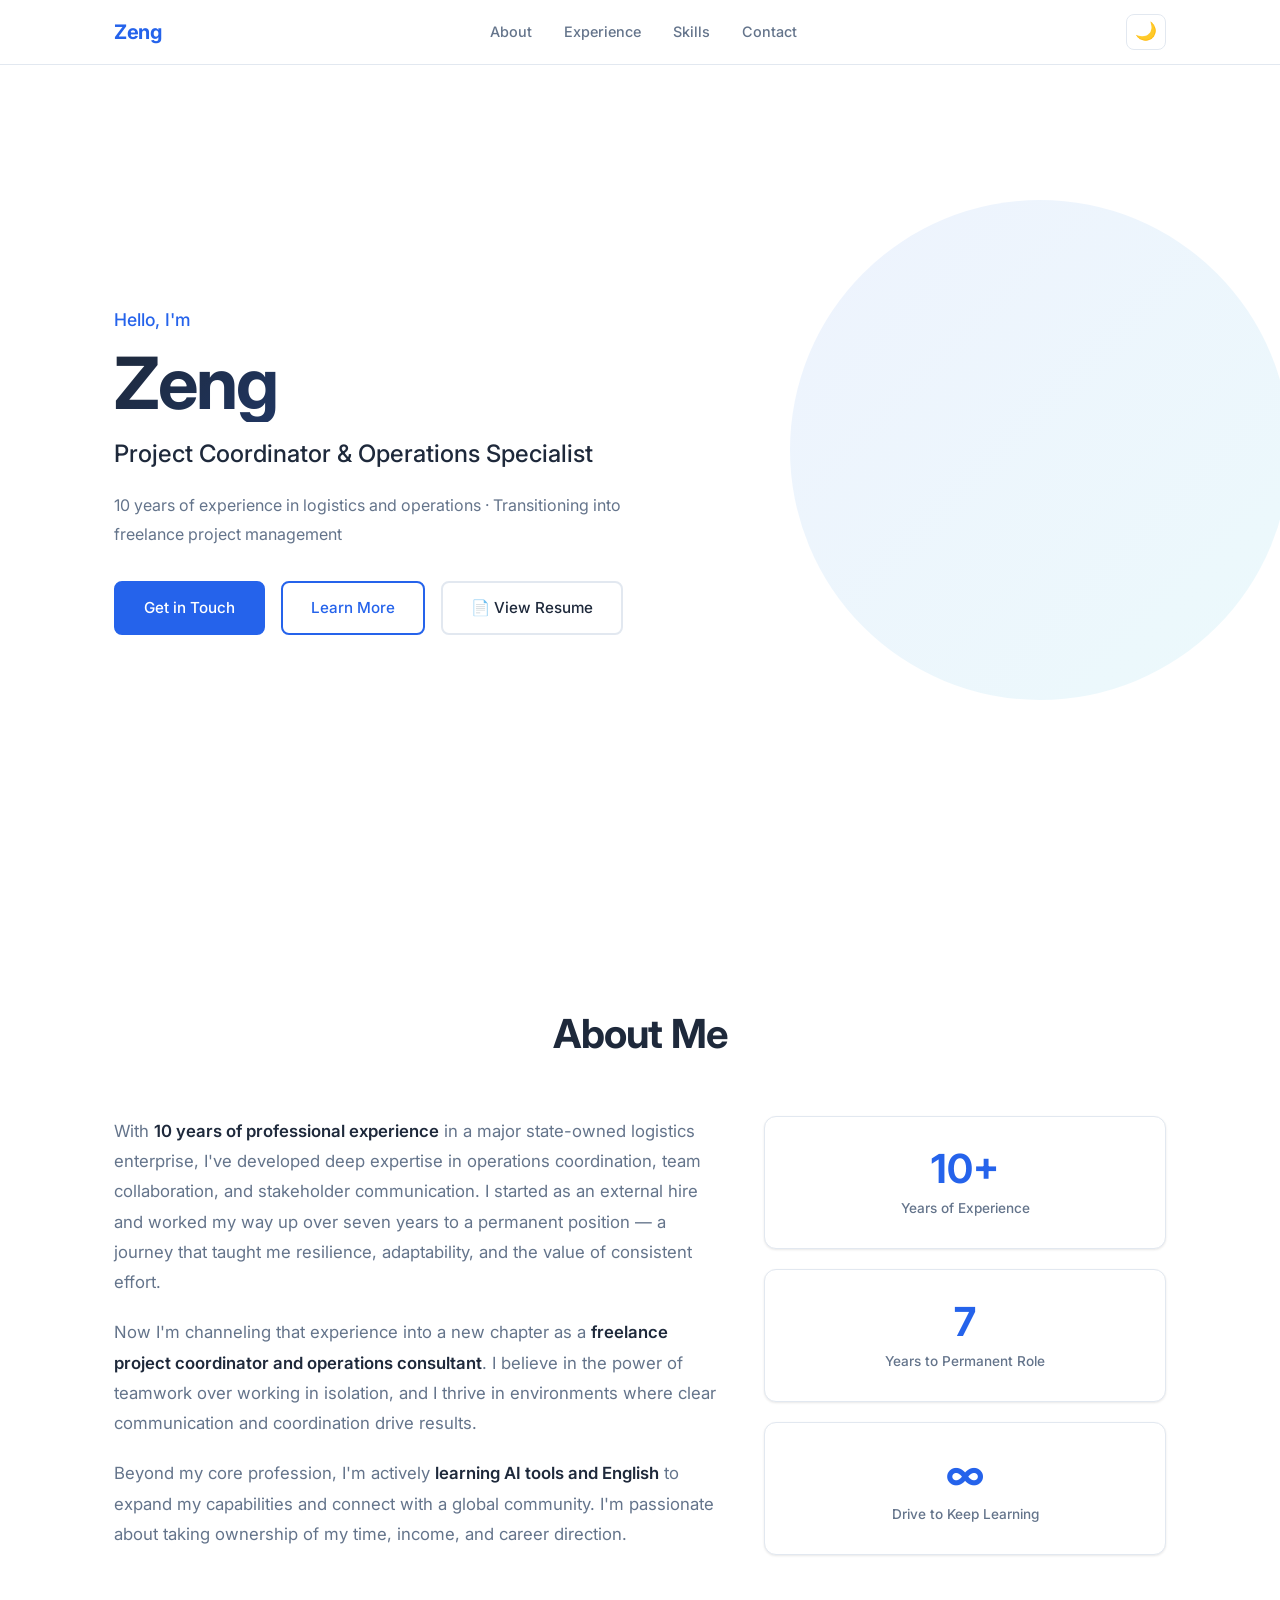
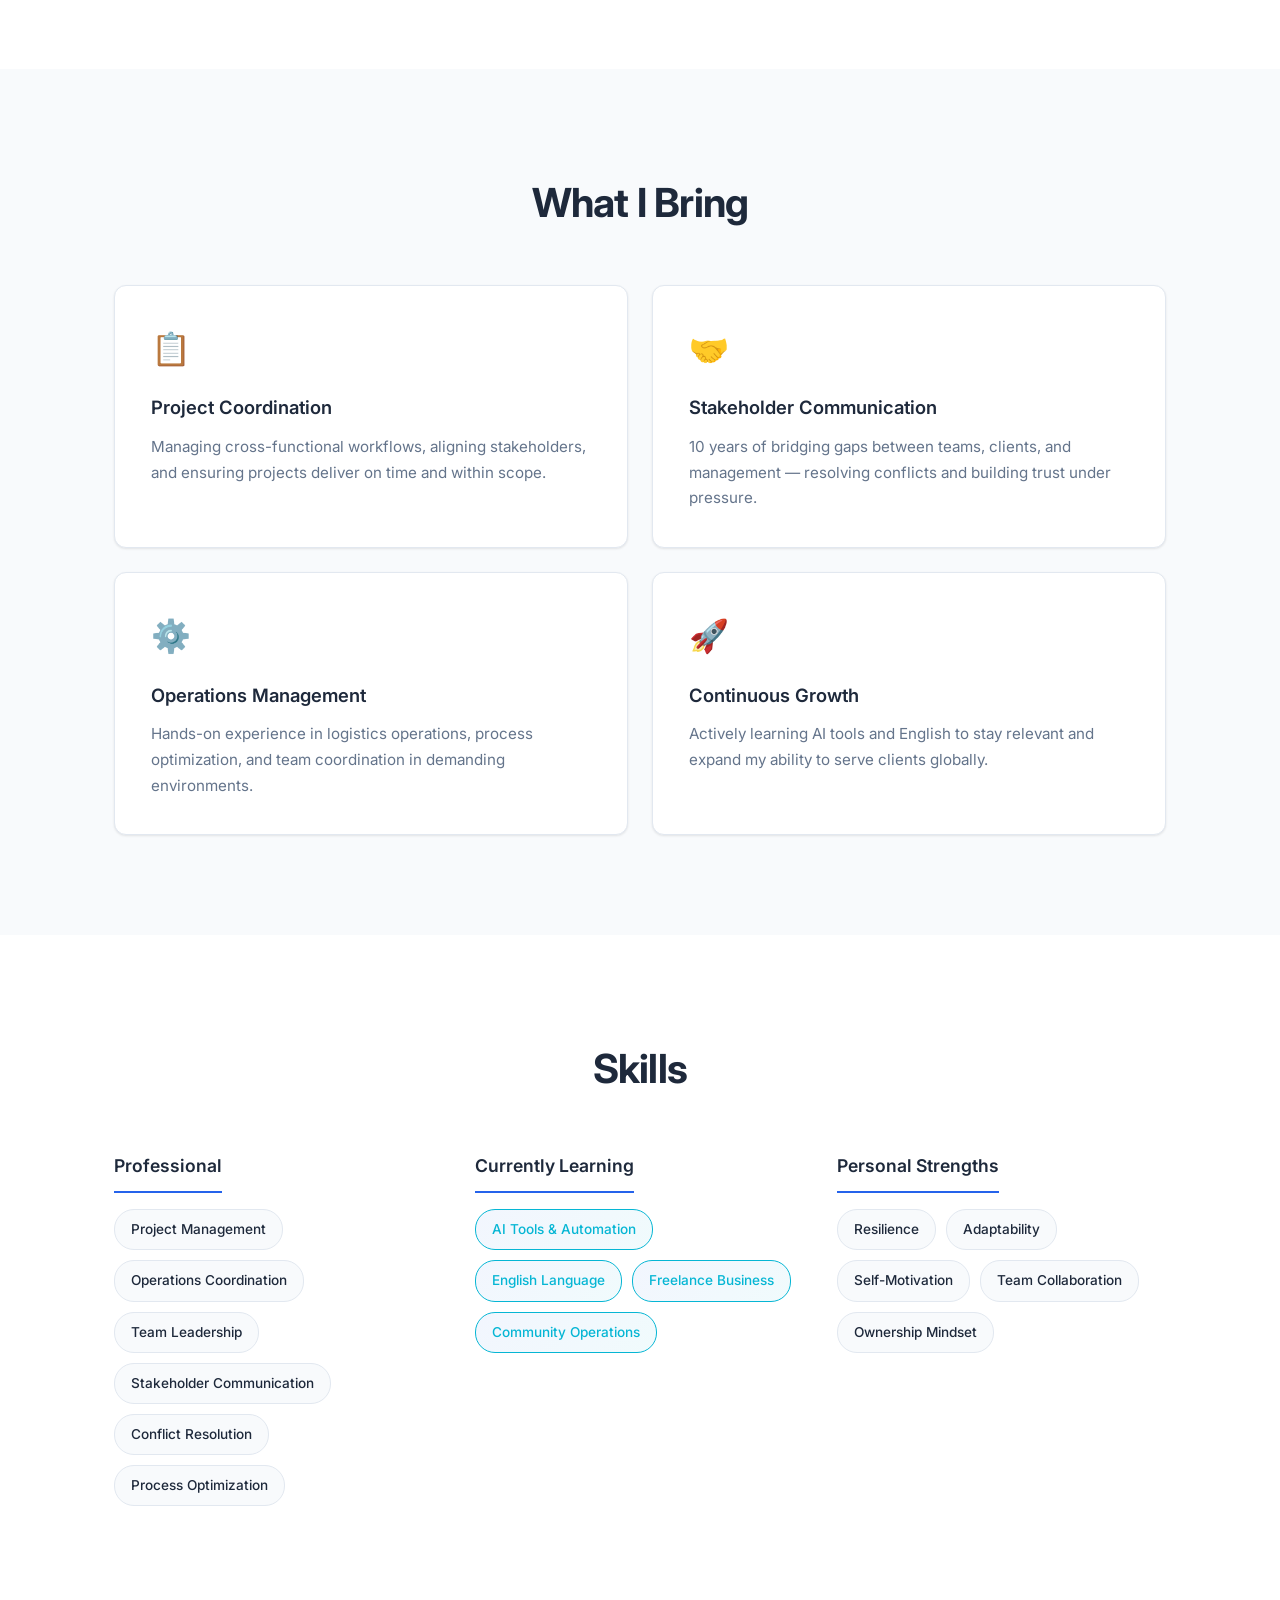
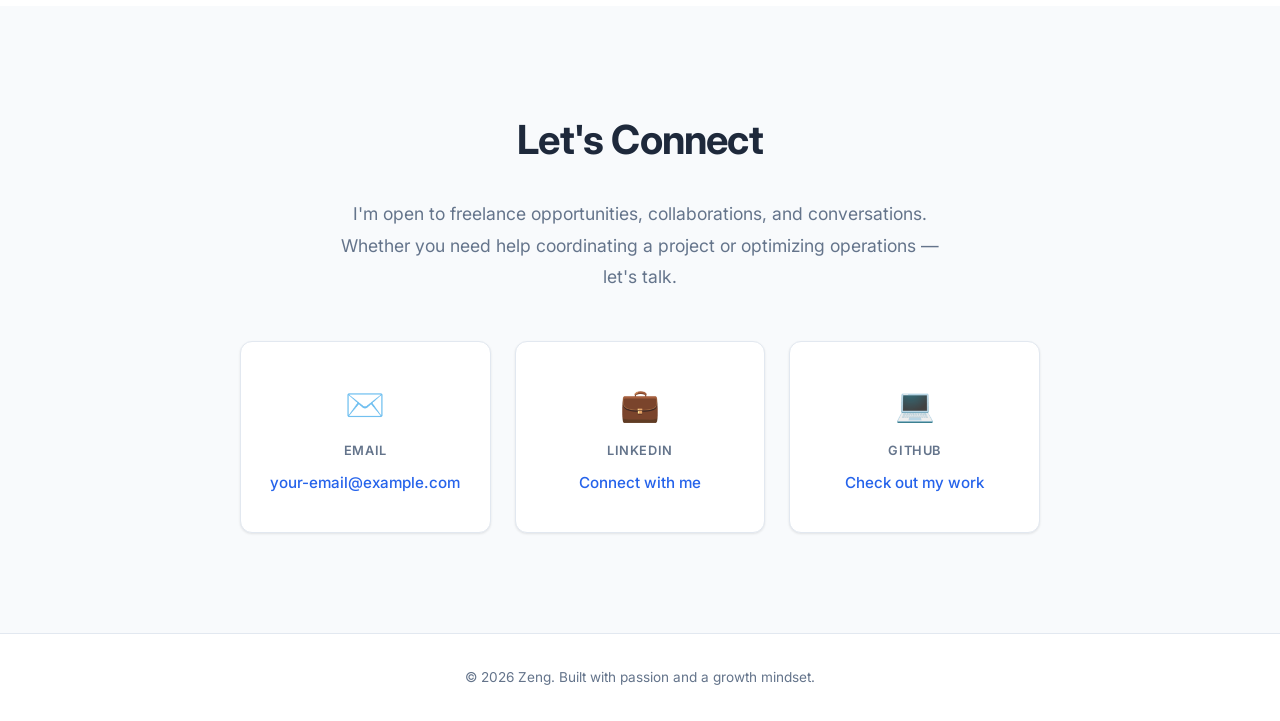
==== index.html @ bc08de6d "feat: initial personal website with dark mode and resume - Single-page responsive layout with hero, " ====
<!DOCTYPE html>
<html lang="en">
<head>
  <meta charset="UTF-8">
  <meta name="viewport" content="width=device-width, initial-scale=1.0">
  <title>Zeng — Project Coordinator & Operations Specialist</title>
  <link rel="stylesheet" href="style.css">
  <link rel="preconnect" href="https://fonts.googleapis.com">
  <link rel="preconnect" href="https://fonts.gstatic.com" crossorigin>
  <link href="https://fonts.googleapis.com/css2?family=Inter:wght@300;400;500;600;700&display=swap" rel="stylesheet">
</head>
<body>
  <!-- Navigation -->
  <nav class="navbar">
    <div class="nav-container">
      <a href="#" class="nav-logo">Zeng</a>
      <ul class="nav-links">
        <li><a href="#about">About</a></li>
        <li><a href="#experience">Experience</a></li>
        <li><a href="#skills">Skills</a></li>
        <li><a href="#contact">Contact</a></li>
      </ul>
      <div class="nav-right">
        <button class="theme-toggle" id="themeToggle" aria-label="Toggle dark mode">🌙</button>
        <button class="nav-toggle" aria-label="Toggle menu">
          <span></span><span></span><span></span>
        </button>
      </div>
    </div>
  </nav>

  <!-- Hero Section -->
  <header class="hero" id="home">
    <div class="hero-content">
      <p class="hero-greeting">Hello, I'm</p>
      <h1 class="hero-name">Zeng</h1>
      <p class="hero-title">Project Coordinator & Operations Specialist</p>
      <p class="hero-subtitle">10 years of experience in logistics and operations · Transitioning into freelance project management</p>
      <div class="hero-buttons">
        <a href="#contact" class="btn btn-primary">Get in Touch</a>
        <a href="#about" class="btn btn-outline">Learn More</a>
        <a href="resume.html" target="_blank" class="btn btn-resume">📄 View Resume</a>
      </div>
    </div>
    <div class="hero-visual">
      <div class="hero-shape"></div>
    </div>
  </header>

  <!-- About Section -->
  <section class="section" id="about">
    <div class="container">
      <h2 class="section-title">About Me</h2>
      <div class="about-grid">
        <div class="about-text">
          <p>
            With <strong>10 years of professional experience</strong> in a major state-owned logistics enterprise,
            I've developed deep expertise in operations coordination, team collaboration, and stakeholder communication.
            I started as an external hire and worked my way up over seven years to a permanent position — a journey that
            taught me resilience, adaptability, and the value of consistent effort.
          </p>
          <p>
            Now I'm channeling that experience into a new chapter as a <strong>freelance project coordinator and operations consultant</strong>.
            I believe in the power of teamwork over working in isolation, and I thrive in environments where clear communication
            and coordination drive results.
          </p>
          <p>
            Beyond my core profession, I'm actively <strong>learning AI tools and English</strong> to expand my capabilities
            and connect with a global community. I'm passionate about taking ownership of my time, income, and career direction.
          </p>
        </div>
        <div class="about-highlights">
          <div class="highlight-card">
            <span class="highlight-number">10+</span>
            <span class="highlight-label">Years of Experience</span>
          </div>
          <div class="highlight-card">
            <span class="highlight-number">7</span>
            <span class="highlight-label">Years to Permanent Role</span>
          </div>
          <div class="highlight-card">
            <span class="highlight-number">∞</span>
            <span class="highlight-label">Drive to Keep Learning</span>
          </div>
        </div>
      </div>
    </div>
  </section>

  <!-- Experience Section -->
  <section class="section section-alt" id="experience">
    <div class="container">
      <h2 class="section-title">What I Bring</h2>
      <div class="experience-grid">
        <div class="exp-card">
          <div class="exp-icon">📋</div>
          <h3>Project Coordination</h3>
          <p>Managing cross-functional workflows, aligning stakeholders, and ensuring projects deliver on time and within scope.</p>
        </div>
        <div class="exp-card">
          <div class="exp-icon">🤝</div>
          <h3>Stakeholder Communication</h3>
          <p>10 years of bridging gaps between teams, clients, and management — resolving conflicts and building trust under pressure.</p>
        </div>
        <div class="exp-card">
          <div class="exp-icon">⚙️</div>
          <h3>Operations Management</h3>
          <p>Hands-on experience in logistics operations, process optimization, and team coordination in demanding environments.</p>
        </div>
        <div class="exp-card">
          <div class="exp-icon">🚀</div>
          <h3>Continuous Growth</h3>
          <p>Actively learning AI tools and English to stay relevant and expand my ability to serve clients globally.</p>
        </div>
      </div>
    </div>
  </section>

  <!-- Skills Section -->
  <section class="section" id="skills">
    <div class="container">
      <h2 class="section-title">Skills</h2>
      <div class="skills-grid">
        <div class="skill-category">
          <h3>Professional</h3>
          <div class="skill-tags">
            <span class="tag">Project Management</span>
            <span class="tag">Operations Coordination</span>
            <span class="tag">Team Leadership</span>
            <span class="tag">Stakeholder Communication</span>
            <span class="tag">Conflict Resolution</span>
            <span class="tag">Process Optimization</span>
          </div>
        </div>
        <div class="skill-category">
          <h3>Currently Learning</h3>
          <div class="skill-tags">
            <span class="tag tag-learning">AI Tools & Automation</span>
            <span class="tag tag-learning">English Language</span>
            <span class="tag tag-learning">Freelance Business</span>
            <span class="tag tag-learning">Community Operations</span>
          </div>
        </div>
        <div class="skill-category">
          <h3>Personal Strengths</h3>
          <div class="skill-tags">
            <span class="tag">Resilience</span>
            <span class="tag">Adaptability</span>
            <span class="tag">Self-Motivation</span>
            <span class="tag">Team Collaboration</span>
            <span class="tag">Ownership Mindset</span>
          </div>
        </div>
      </div>
    </div>
  </section>

  <!-- Contact Section -->
  <section class="section section-alt" id="contact">
    <div class="container">
      <h2 class="section-title">Let's Connect</h2>
      <p class="contact-intro">
        I'm open to freelance opportunities, collaborations, and conversations.
        Whether you need help coordinating a project or optimizing operations — let's talk.
      </p>
      <div class="contact-grid">
        <a href="mailto:your-email@example.com" class="contact-card">
          <span class="contact-icon">✉️</span>
          <span class="contact-label">Email</span>
          <span class="contact-value">your-email@example.com</span>
        </a>
        <a href="https://linkedin.com/in/your-profile" target="_blank" class="contact-card">
          <span class="contact-icon">💼</span>
          <span class="contact-label">LinkedIn</span>
          <span class="contact-value">Connect with me</span>
        </a>
        <a href="https://github.com/your-username" target="_blank" class="contact-card">
          <span class="contact-icon">💻</span>
          <span class="contact-label">GitHub</span>
          <span class="contact-value">Check out my work</span>
        </a>
      </div>
    </div>
  </section>

  <!-- Footer -->
  <footer class="footer">
    <div class="container">
      <p>&copy; 2026 Zeng. Built with passion and a growth mindset.</p>
    </div>
  </footer>

  <script src="script.js"></script>
</body>
</html>
---- style.css ----
/* ===== Reset & Base ===== */
*, *::before, *::after {
  margin: 0;
  padding: 0;
  box-sizing: border-box;
}

:root {
  --primary: #2563eb;
  --primary-dark: #1d4ed8;
  --accent: #06b6d4;
  --bg: #ffffff;
  --bg-alt: #f8fafc;
  --text: #1e293b;
  --text-light: #64748b;
  --border: #e2e8f0;
  --shadow: 0 1px 3px rgba(0,0,0,0.06), 0 1px 2px rgba(0,0,0,0.04);
  --shadow-lg: 0 10px 25px rgba(0,0,0,0.08);
  --radius: 12px;
  --transition: 0.3s ease;
}

[data-theme="dark"] {
  --primary: #60a5fa;
  --primary-dark: #3b82f6;
  --accent: #22d3ee;
  --bg: #0f172a;
  --bg-alt: #1e293b;
  --text: #f1f5f9;
  --text-light: #94a3b8;
  --border: #334155;
  --shadow: 0 1px 3px rgba(0,0,0,0.2), 0 1px 2px rgba(0,0,0,0.15);
  --shadow-lg: 0 10px 25px rgba(0,0,0,0.3);
}

html {
  scroll-behavior: smooth;
  scroll-padding-top: 80px;
}

body {
  font-family: 'Inter', -apple-system, BlinkMacSystemFont, sans-serif;
  color: var(--text);
  background: var(--bg);
  line-height: 1.7;
  font-size: 16px;
}

a {
  color: inherit;
  text-decoration: none;
}

.container {
  max-width: 1100px;
  margin: 0 auto;
  padding: 0 24px;
}

/* ===== Navigation ===== */
.navbar {
  position: fixed;
  top: 0;
  left: 0;
  right: 0;
  z-index: 1000;
  background: rgba(255, 255, 255, 0.85);
  backdrop-filter: blur(12px);
  border-bottom: 1px solid var(--border);
  transition: var(--transition);
}

[data-theme="dark"] .navbar {
  background: rgba(15, 23, 42, 0.85);
}

[data-theme="dark"] .nav-links {
  background: rgba(15, 23, 42, 0.97);
}

.nav-container {
  max-width: 1100px;
  margin: 0 auto;
  padding: 0 24px;
  display: flex;
  align-items: center;
  justify-content: space-between;
  height: 64px;
}

.nav-logo {
  font-size: 1.25rem;
  font-weight: 700;
  color: var(--primary);
  letter-spacing: -0.02em;
}

.nav-links {
  display: flex;
  list-style: none;
  gap: 32px;
}

.nav-links a {
  font-size: 0.9rem;
  font-weight: 500;
  color: var(--text-light);
  transition: color var(--transition);
  position: relative;
}

.nav-links a::after {
  content: '';
  position: absolute;
  bottom: -4px;
  left: 0;
  width: 0;
  height: 2px;
  background: var(--primary);
  transition: width var(--transition);
}

.nav-links a:hover {
  color: var(--primary);
}

.nav-links a:hover::after {
  width: 100%;
}

/* ===== Theme Toggle ===== */
.theme-toggle {
  background: none;
  border: 1px solid var(--border);
  border-radius: 8px;
  padding: 8px;
  cursor: pointer;
  font-size: 1.1rem;
  line-height: 1;
  transition: all var(--transition);
  color: var(--text);
}

.theme-toggle:hover {
  border-color: var(--primary);
  color: var(--primary);
}

.nav-right {
  display: flex;
  align-items: center;
  gap: 16px;
}

.nav-toggle {
  display: none;
  flex-direction: column;
  gap: 5px;
  background: none;
  border: none;
  cursor: pointer;
  padding: 4px;
}

.nav-toggle span {
  display: block;
  width: 24px;
  height: 2px;
  background: var(--text);
  border-radius: 2px;
  transition: var(--transition);
}

/* ===== Hero ===== */
.hero {
  min-height: 100vh;
  display: flex;
  align-items: center;
  padding: 120px 24px 80px;
  max-width: 1100px;
  margin: 0 auto;
  position: relative;
}

.hero-content {
  flex: 1;
  z-index: 1;
}

.hero-greeting {
  font-size: 1.1rem;
  color: var(--primary);
  font-weight: 500;
  margin-bottom: 8px;
}

.hero-name {
  font-size: clamp(2.5rem, 6vw, 4.5rem);
  font-weight: 700;
  letter-spacing: -0.03em;
  line-height: 1.1;
  margin-bottom: 12px;
  background: linear-gradient(135deg, var(--text) 0%, var(--primary) 100%);
  -webkit-background-clip: text;
  -webkit-text-fill-color: transparent;
  background-clip: text;
}

[data-theme="dark"] .hero-name {
  background: linear-gradient(135deg, #f1f5f9 0%, var(--primary) 100%);
  -webkit-background-clip: text;
  background-clip: text;
}

.hero-title {
  font-size: clamp(1.1rem, 2.5vw, 1.5rem);
  font-weight: 500;
  color: var(--text);
  margin-bottom: 16px;
}

.hero-subtitle {
  font-size: 1rem;
  color: var(--text-light);
  max-width: 520px;
  margin-bottom: 32px;
  line-height: 1.8;
}

.hero-buttons {
  display: flex;
  gap: 16px;
  flex-wrap: wrap;
}

.btn {
  display: inline-flex;
  align-items: center;
  padding: 12px 28px;
  border-radius: 8px;
  font-size: 0.95rem;
  font-weight: 500;
  transition: all var(--transition);
  cursor: pointer;
  border: 2px solid transparent;
}

.btn-primary {
  background: var(--primary);
  color: #fff;
  border-color: var(--primary);
}

.btn-primary:hover {
  background: var(--primary-dark);
  border-color: var(--primary-dark);
  transform: translateY(-2px);
  box-shadow: 0 8px 20px rgba(37, 99, 235, 0.3);
}

.btn-outline {
  background: transparent;
  color: var(--primary);
  border-color: var(--primary);
}

.btn-outline:hover {
  background: var(--primary);
  color: #fff;
  transform: translateY(-2px);
}

.btn-resume {
  background: transparent;
  color: var(--text);
  border-color: var(--border);
}

.btn-resume:hover {
  border-color: var(--accent);
  color: var(--accent);
  transform: translateY(-2px);
}

.hero-visual {
  position: absolute;
  right: -100px;
  top: 50%;
  transform: translateY(-50%);
  width: 500px;
  height: 500px;
  pointer-events: none;
}

.hero-shape {
  width: 100%;
  height: 100%;
  background: linear-gradient(135deg, rgba(37, 99, 235, 0.08) 0%, rgba(6, 182, 212, 0.08) 100%);
  border-radius: 50%;
  animation: float 6s ease-in-out infinite;
}

@keyframes float {
  0%, 100% { transform: translateY(0) scale(1); }
  50% { transform: translateY(-20px) scale(1.03); }
}

/* ===== Sections ===== */
.section {
  padding: 100px 0;
}

.section-alt {
  background: var(--bg-alt);
}

.section-title {
  font-size: clamp(1.8rem, 4vw, 2.5rem);
  font-weight: 700;
  letter-spacing: -0.02em;
  margin-bottom: 48px;
  text-align: center;
  color: var(--text);
}

/* ===== About ===== */
.about-grid {
  display: grid;
  grid-template-columns: 1.2fr 0.8fr;
  gap: 48px;
  align-items: start;
}

.about-text p {
  margin-bottom: 20px;
  color: var(--text-light);
  font-size: 1.05rem;
  line-height: 1.8;
}

.about-text strong {
  color: var(--text);
  font-weight: 600;
}

.about-highlights {
  display: flex;
  flex-direction: column;
  gap: 20px;
}

.highlight-card {
  background: var(--bg);
  border: 1px solid var(--border);
  border-radius: var(--radius);
  padding: 28px;
  text-align: center;
  transition: all var(--transition);
  box-shadow: var(--shadow);
}

.highlight-card:hover {
  transform: translateY(-4px);
  box-shadow: var(--shadow-lg);
  border-color: var(--primary);
}

.highlight-number {
  display: block;
  font-size: 2.5rem;
  font-weight: 700;
  color: var(--primary);
  line-height: 1.2;
}

.highlight-label {
  display: block;
  font-size: 0.85rem;
  color: var(--text-light);
  margin-top: 4px;
  font-weight: 500;
}

/* ===== Experience ===== */
.experience-grid {
  display: grid;
  grid-template-columns: repeat(2, 1fr);
  gap: 24px;
}

.exp-card {
  background: var(--bg);
  border: 1px solid var(--border);
  border-radius: var(--radius);
  padding: 36px;
  transition: all var(--transition);
  box-shadow: var(--shadow);
}

.exp-card:hover {
  transform: translateY(-4px);
  box-shadow: var(--shadow-lg);
  border-color: var(--accent);
}

.exp-icon {
  font-size: 2rem;
  margin-bottom: 16px;
}

.exp-card h3 {
  font-size: 1.15rem;
  font-weight: 600;
  margin-bottom: 10px;
  color: var(--text);
}

.exp-card p {
  color: var(--text-light);
  font-size: 0.95rem;
  line-height: 1.7;
}

/* ===== Skills ===== */
.skills-grid {
  display: grid;
  grid-template-columns: repeat(3, 1fr);
  gap: 32px;
}

.skill-category h3 {
  font-size: 1.1rem;
  font-weight: 600;
  margin-bottom: 16px;
  color: var(--text);
  padding-bottom: 10px;
  border-bottom: 2px solid var(--primary);
  display: inline-block;
}

.skill-tags {
  display: flex;
  flex-wrap: wrap;
  gap: 10px;
}

.tag {
  display: inline-block;
  padding: 8px 16px;
  background: var(--bg-alt);
  border: 1px solid var(--border);
  border-radius: 20px;
  font-size: 0.85rem;
  font-weight: 500;
  color: var(--text);
  transition: all var(--transition);
}

.tag:hover {
  border-color: var(--primary);
  color: var(--primary);
  transform: translateY(-2px);
}

.tag-learning {
  background: linear-gradient(135deg, rgba(37, 99, 235, 0.06) 0%, rgba(6, 182, 212, 0.06) 100%);
  border-color: var(--accent);
  color: var(--accent);
}

.tag-learning:hover {
  background: var(--accent);
  color: #fff;
}

/* ===== Contact ===== */
.contact-intro {
  text-align: center;
  color: var(--text-light);
  font-size: 1.1rem;
  max-width: 600px;
  margin: -24px auto 48px;
  line-height: 1.8;
}

.contact-grid {
  display: grid;
  grid-template-columns: repeat(3, 1fr);
  gap: 24px;
  max-width: 800px;
  margin: 0 auto;
}

.contact-card {
  display: flex;
  flex-direction: column;
  align-items: center;
  gap: 8px;
  padding: 36px 24px;
  background: var(--bg);
  border: 1px solid var(--border);
  border-radius: var(--radius);
  transition: all var(--transition);
  box-shadow: var(--shadow);
  text-align: center;
}

.contact-card:hover {
  transform: translateY(-4px);
  box-shadow: var(--shadow-lg);
  border-color: var(--primary);
}

.contact-icon {
  font-size: 2rem;
}

.contact-label {
  font-size: 0.8rem;
  font-weight: 600;
  text-transform: uppercase;
  letter-spacing: 0.05em;
  color: var(--text-light);
}

.contact-value {
  font-size: 0.95rem;
  font-weight: 500;
  color: var(--primary);
}

/* ===== Footer ===== */
.footer {
  text-align: center;
  padding: 32px 24px;
  border-top: 1px solid var(--border);
  color: var(--text-light);
  font-size: 0.85rem;
}

/* ===== Animations ===== */
.fade-in {
  opacity: 0;
  transform: translateY(24px);
  transition: opacity 0.6s ease, transform 0.6s ease;
}

.fade-in.visible {
  opacity: 1;
  transform: translateY(0);
}

/* ===== Responsive ===== */
@media (max-width: 900px) {
  .about-grid {
    grid-template-columns: 1fr;
  }

  .about-highlights {
    flex-direction: row;
    justify-content: center;
  }

  .highlight-card {
    flex: 1;
  }

  .experience-grid {
    grid-template-columns: 1fr;
  }

  .skills-grid {
    grid-template-columns: 1fr;
  }

  .contact-grid {
    grid-template-columns: 1fr;
    max-width: 400px;
  }

  .hero-visual {
    display: none;
  }
}

@media (max-width: 640px) {
  .nav-links {
    display: none;
    position: absolute;
    top: 64px;
    left: 0;
    right: 0;
    background: rgba(255, 255, 255, 0.97);
    backdrop-filter: blur(12px);
    flex-direction: column;
    align-items: center;
    padding: 24px 0;
    gap: 20px;
    border-bottom: 1px solid var(--border);
  }

  .nav-links.active {
    display: flex;
  }

  .nav-toggle {
    display: flex;
  }

  .nav-toggle.active span:nth-child(1) {
    transform: rotate(45deg) translate(5px, 5px);
  }

  .nav-toggle.active span:nth-child(2) {
    opacity: 0;
  }

  .nav-toggle.active span:nth-child(3) {
    transform: rotate(-45deg) translate(5px, -5px);
  }

  .hero {
    padding: 100px 24px 60px;
    min-height: auto;
  }

  .section {
    padding: 60px 0;
  }

  .about-highlights {
    flex-direction: column;
  }

  .highlight-card {
    padding: 20px;
  }

  .highlight-number {
    font-size: 2rem;
  }
}
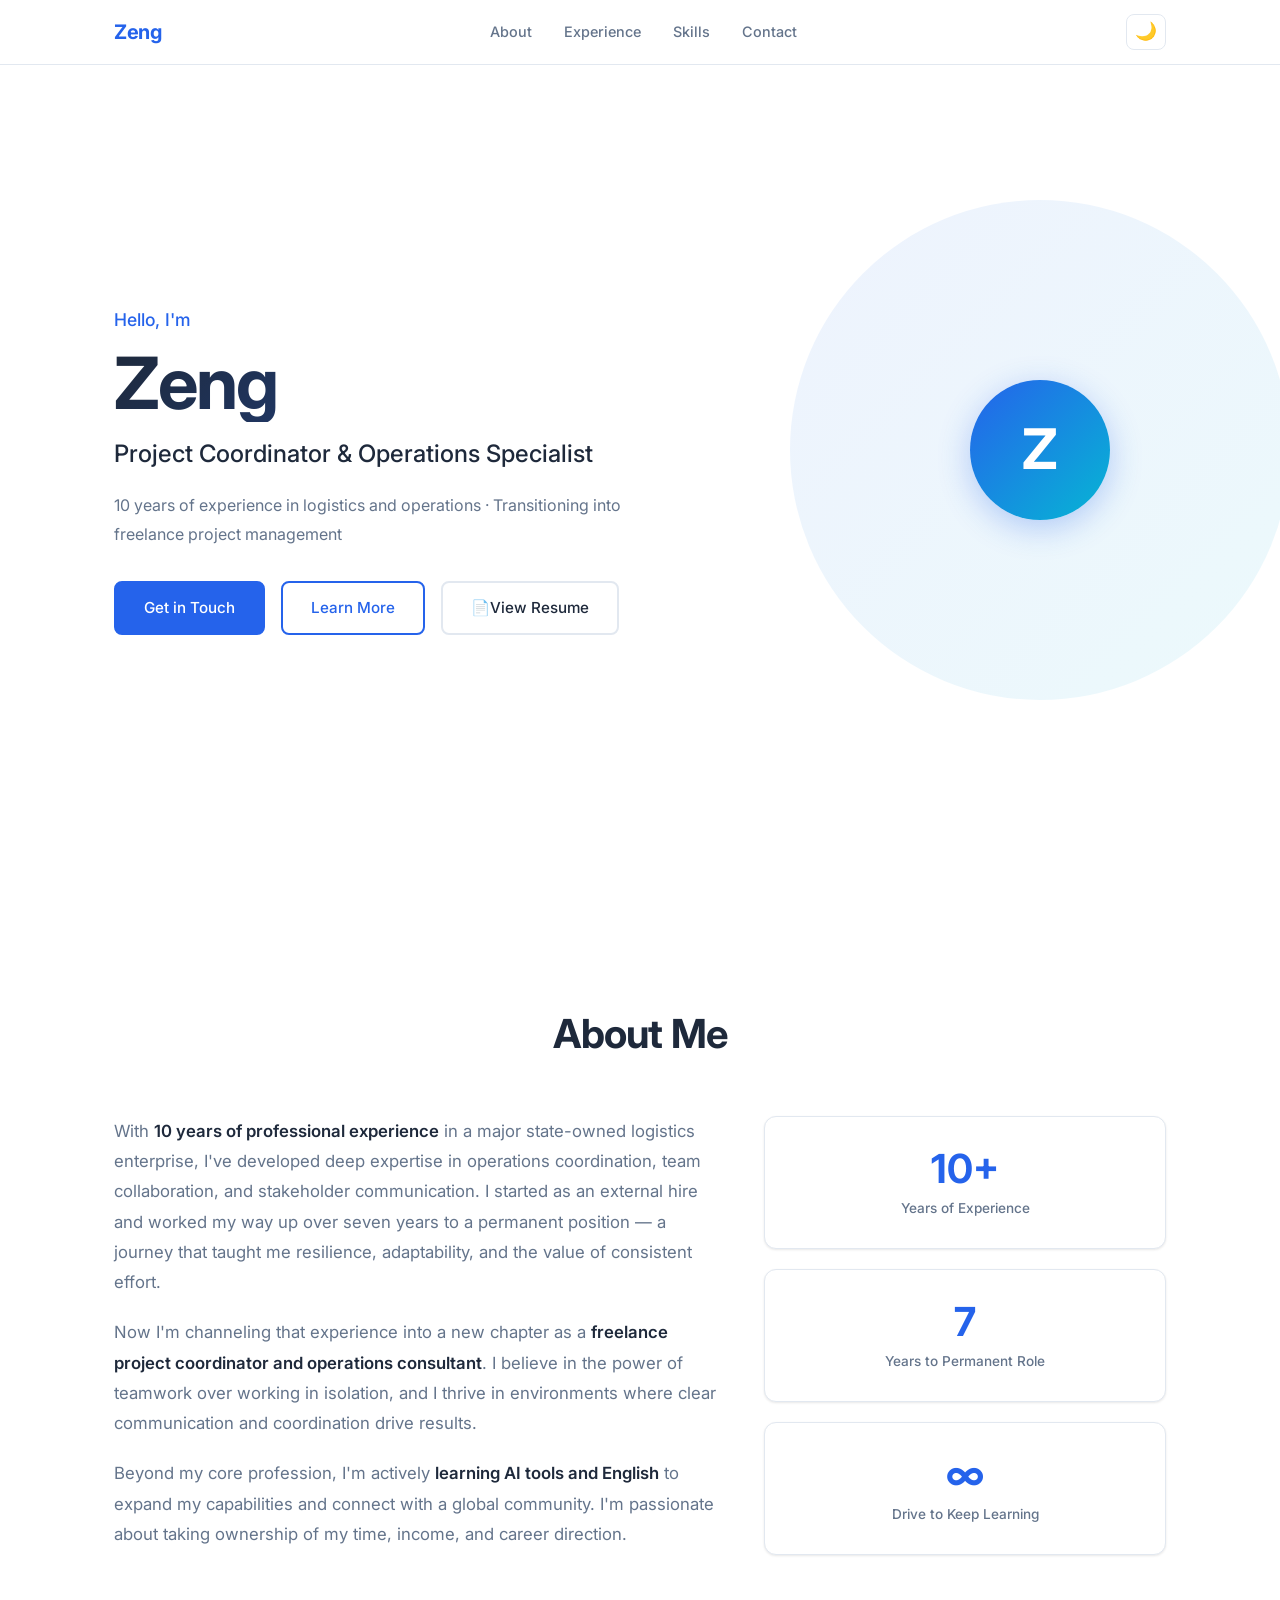
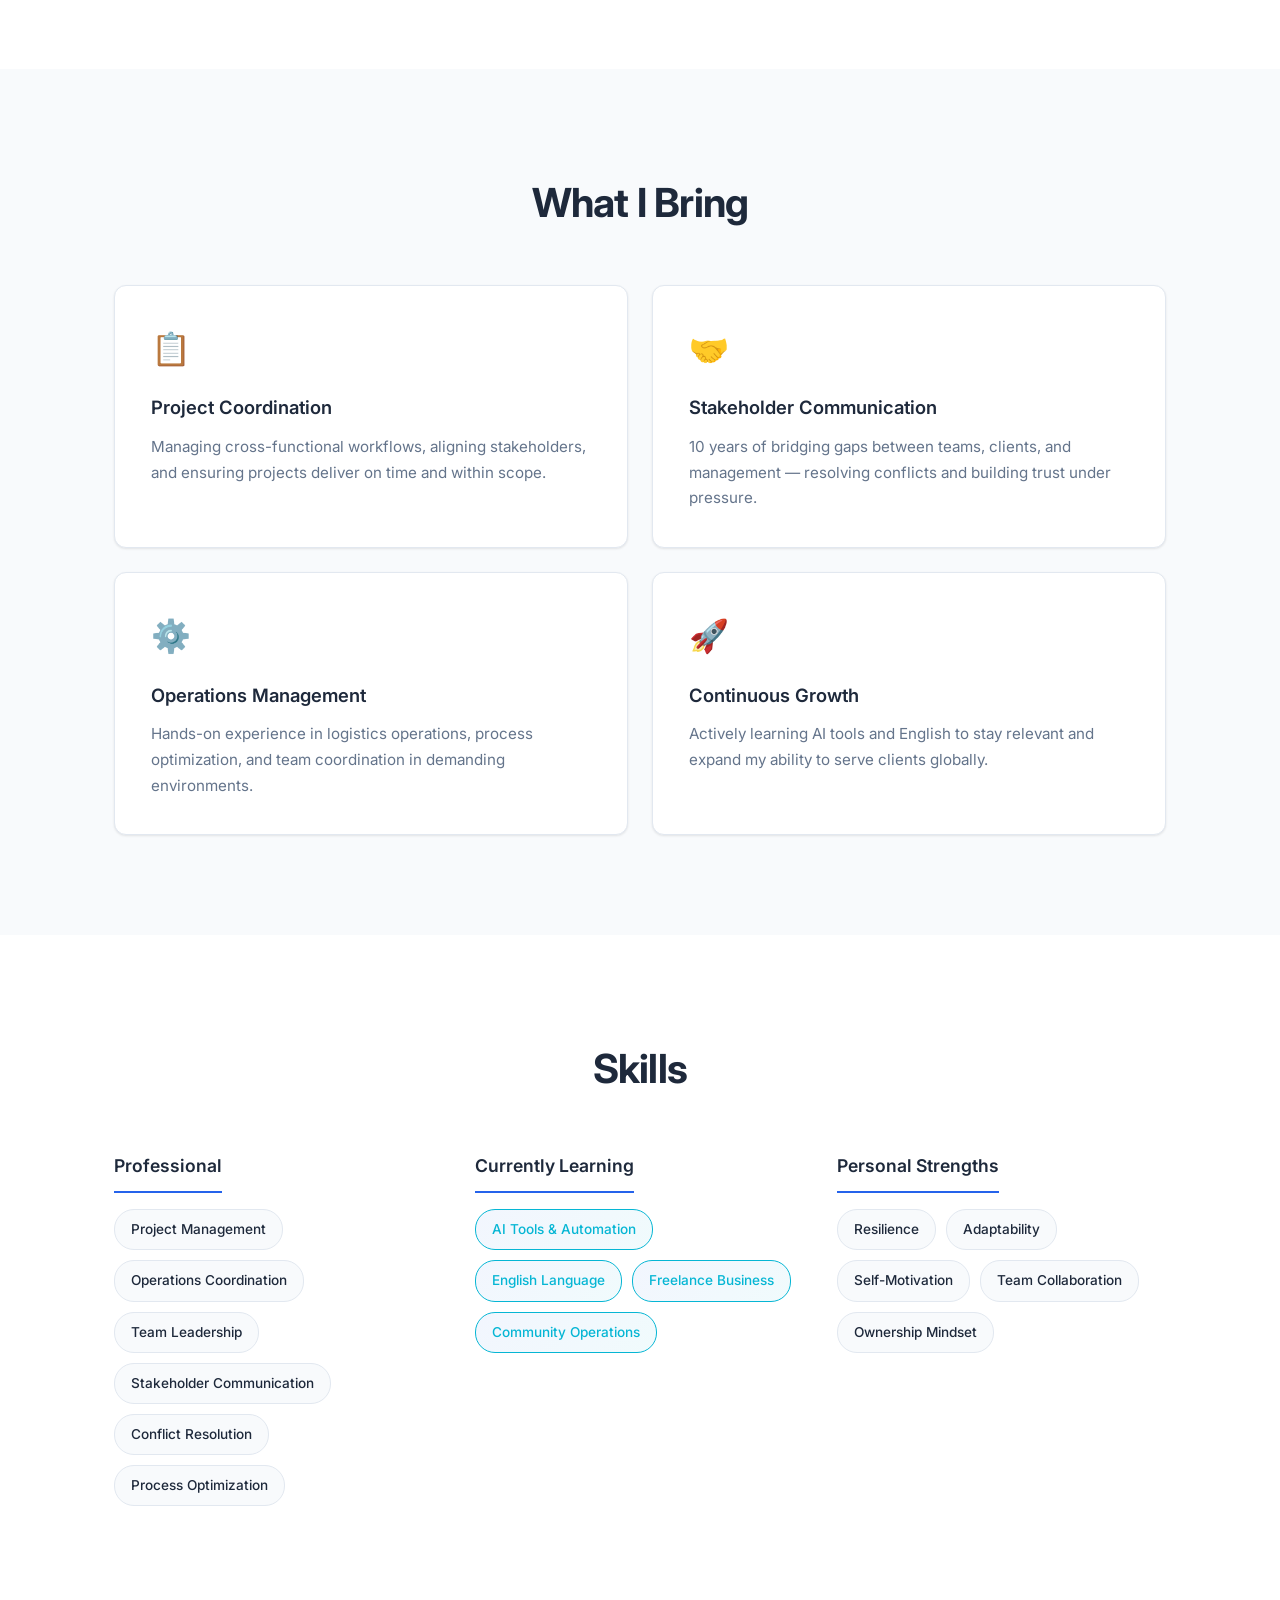
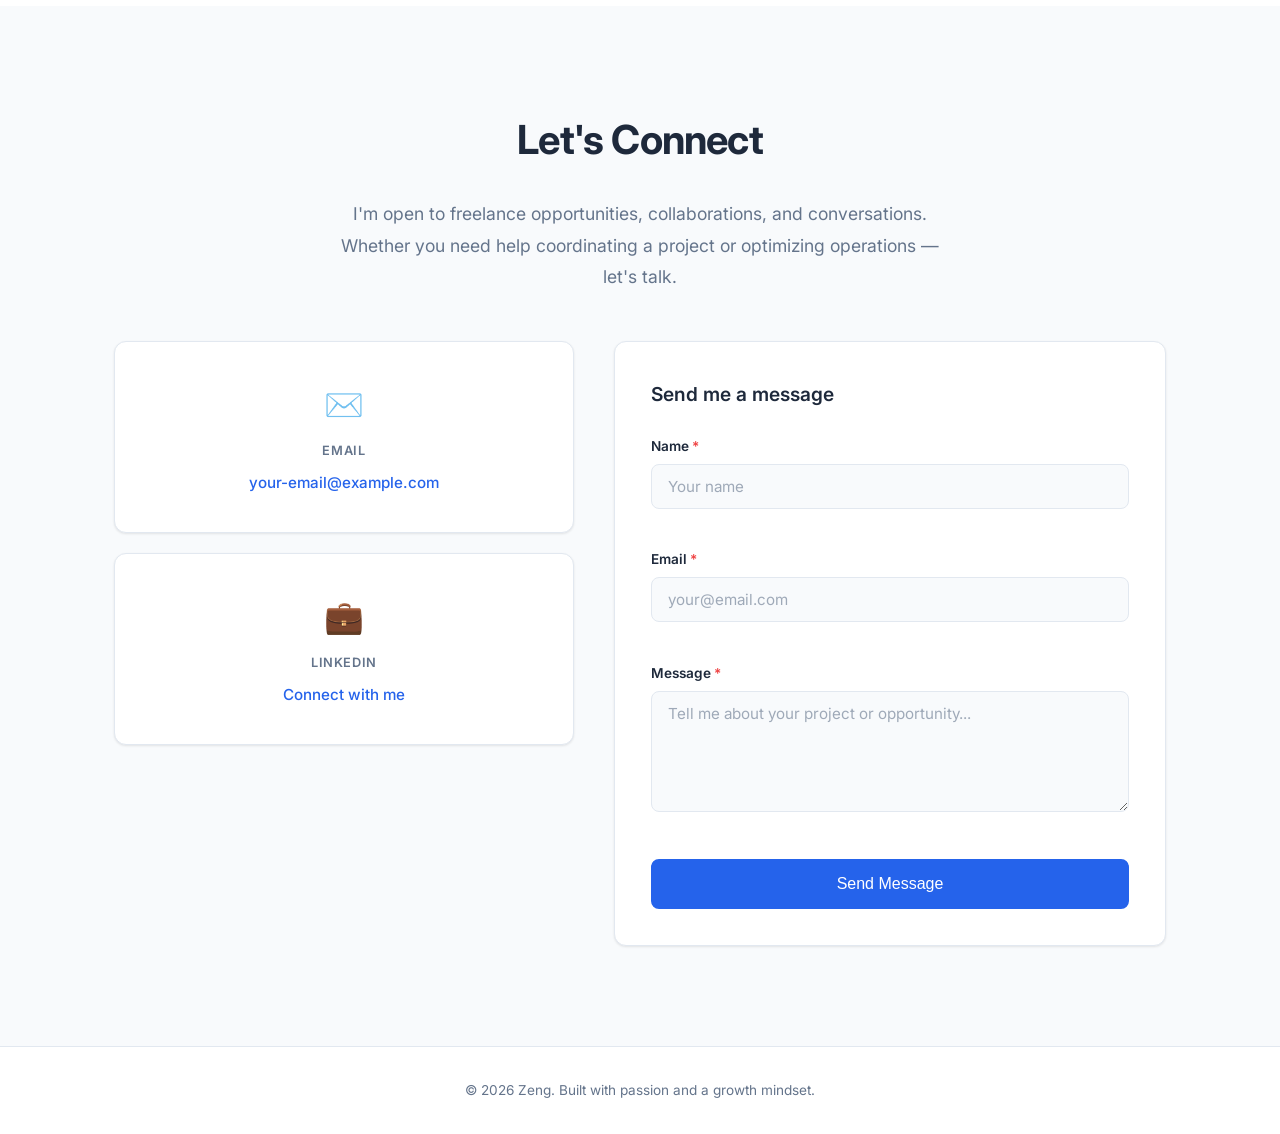
==== commit fa034577: "feat: SEO, accessibility, performance, avatar, and contact form - Add meta description, Open Graph, " ====
--- a/index.html
+++ b/index.html
@@ -3,17 +3,43 @@
 <head>
   <meta charset="UTF-8">
   <meta name="viewport" content="width=device-width, initial-scale=1.0">
+
+  <!-- SEO -->
   <title>Zeng — Project Coordinator & Operations Specialist</title>
-  <link rel="stylesheet" href="style.css">
+  <meta name="description" content="Freelance project coordinator and operations specialist with 10 years of logistics experience. Available for project management and operations consulting.">
+  <meta name="author" content="Zeng">
+  <meta name="robots" content="index, follow">
+
+  <!-- Open Graph -->
+  <meta property="og:type" content="website">
+  <meta property="og:title" content="Zeng — Project Coordinator & Operations Specialist">
+  <meta property="og:description" content="Freelance project coordinator and operations specialist with 10 years of logistics experience.">
+  <meta property="og:url" content="https://your-domain.com">
+  <meta property="og:image" content="https://your-domain.com/og-image.png">
+
+  <!-- Twitter Card -->
+  <meta name="twitter:card" content="summary_large_image">
+  <meta name="twitter:title" content="Zeng — Project Coordinator & Operations Specialist">
+  <meta name="twitter:description" content="Freelance project coordinator and operations specialist with 10 years of logistics experience.">
+
+  <!-- Favicon -->
+  <link rel="icon" type="image/svg+xml" href="data:image/svg+xml,<svg xmlns='http://www.w3.org/2000/svg' viewBox='0 0 100 100'><rect rx='20' width='100' height='100' fill='%232563eb'/><text x='50' y='68' font-size='52' font-family='Arial' font-weight='bold' fill='white' text-anchor='middle'>Z</text></svg>">
+
+  <!-- Fonts: only 400/500/600/700 -->
   <link rel="preconnect" href="https://fonts.googleapis.com">
   <link rel="preconnect" href="https://fonts.gstatic.com" crossorigin>
-  <link href="https://fonts.googleapis.com/css2?family=Inter:wght@300;400;500;600;700&display=swap" rel="stylesheet">
+  <link href="https://fonts.googleapis.com/css2?family=Inter:wght@400;500;600;700&display=swap" rel="stylesheet">
+
+  <link rel="stylesheet" href="style.css">
 </head>
 <body>
+  <!-- Skip to content for keyboard/screen reader users -->
+  <a href="#about" class="skip-link">Skip to content</a>
+
   <!-- Navigation -->
-  <nav class="navbar">
+  <nav class="navbar" role="navigation" aria-label="Main navigation">
     <div class="nav-container">
-      <a href="#" class="nav-logo">Zeng</a>
+      <a href="#" class="nav-logo" aria-label="Back to top">Zeng</a>
       <ul class="nav-links">
         <li><a href="#about">About</a></li>
         <li><a href="#experience">Experience</a></li>
@@ -21,8 +47,11 @@
         <li><a href="#contact">Contact</a></li>
       </ul>
       <div class="nav-right">
-        <button class="theme-toggle" id="themeToggle" aria-label="Toggle dark mode">🌙</button>
-        <button class="nav-toggle" aria-label="Toggle menu">
+        <button class="theme-toggle" id="themeToggle" aria-label="Toggle dark mode">
+          <span class="theme-icon-light" aria-hidden="true">🌙</span>
+          <span class="theme-icon-dark" aria-hidden="true">☀️</span>
+        </button>
+        <button class="nav-toggle" aria-label="Toggle menu" aria-expanded="false">
           <span></span><span></span><span></span>
         </button>
       </div>
@@ -39,10 +68,13 @@
       <div class="hero-buttons">
         <a href="#contact" class="btn btn-primary">Get in Touch</a>
         <a href="#about" class="btn btn-outline">Learn More</a>
-        <a href="resume.html" target="_blank" class="btn btn-resume">📄 View Resume</a>
+        <a href="resume.html" target="_blank" rel="noopener" class="btn btn-resume">
+          <span aria-hidden="true">📄</span> View Resume
+        </a>
       </div>
     </div>
     <div class="hero-visual">
+      <div class="hero-avatar" aria-hidden="true">Z</div>
       <div class="hero-shape"></div>
     </div>
   </header>
@@ -93,22 +125,22 @@
       <h2 class="section-title">What I Bring</h2>
       <div class="experience-grid">
         <div class="exp-card">
-          <div class="exp-icon">📋</div>
+          <div class="exp-icon" aria-hidden="true">📋</div>
           <h3>Project Coordination</h3>
           <p>Managing cross-functional workflows, aligning stakeholders, and ensuring projects deliver on time and within scope.</p>
         </div>
         <div class="exp-card">
-          <div class="exp-icon">🤝</div>
+          <div class="exp-icon" aria-hidden="true">🤝</div>
           <h3>Stakeholder Communication</h3>
           <p>10 years of bridging gaps between teams, clients, and management — resolving conflicts and building trust under pressure.</p>
         </div>
         <div class="exp-card">
-          <div class="exp-icon">⚙️</div>
+          <div class="exp-icon" aria-hidden="true">⚙️</div>
           <h3>Operations Management</h3>
           <p>Hands-on experience in logistics operations, process optimization, and team coordination in demanding environments.</p>
         </div>
         <div class="exp-card">
-          <div class="exp-icon">🚀</div>
+          <div class="exp-icon" aria-hidden="true">🚀</div>
           <h3>Continuous Growth</h3>
           <p>Actively learning AI tools and English to stay relevant and expand my ability to serve clients globally.</p>
         </div>
@@ -163,22 +195,44 @@
         I'm open to freelance opportunities, collaborations, and conversations.
         Whether you need help coordinating a project or optimizing operations — let's talk.
       </p>
-      <div class="contact-grid">
-        <a href="mailto:your-email@example.com" class="contact-card">
-          <span class="contact-icon">✉️</span>
-          <span class="contact-label">Email</span>
-          <span class="contact-value">your-email@example.com</span>
-        </a>
-        <a href="https://linkedin.com/in/your-profile" target="_blank" class="contact-card">
-          <span class="contact-icon">💼</span>
-          <span class="contact-label">LinkedIn</span>
-          <span class="contact-value">Connect with me</span>
-        </a>
-        <a href="https://github.com/your-username" target="_blank" class="contact-card">
-          <span class="contact-icon">💻</span>
-          <span class="contact-label">GitHub</span>
-          <span class="contact-value">Check out my work</span>
-        </a>
+      <div class="contact-layout">
+        <!-- Contact Info Cards -->
+        <div class="contact-cards">
+          <a href="mailto:your-email@example.com" class="contact-card">
+            <span class="contact-icon" aria-hidden="true">✉️</span>
+            <span class="contact-label">Email</span>
+            <span class="contact-value">your-email@example.com</span>
+          </a>
+          <a href="https://linkedin.com/in/your-profile" target="_blank" rel="noopener" class="contact-card">
+            <span class="contact-icon" aria-hidden="true">💼</span>
+            <span class="contact-label">LinkedIn</span>
+            <span class="contact-value">Connect with me</span>
+          </a>
+        </div>
+
+        <!-- Contact Form -->
+        <form class="contact-form" id="contactForm" novalidate>
+          <h3 class="form-title">Send me a message</h3>
+          <div class="form-group">
+            <label for="name">Name <span class="required" aria-hidden="true">*</span></label>
+            <input type="text" id="name" name="name" required autocomplete="name" placeholder="Your name">
+            <span class="form-error" id="nameError" role="alert"></span>
+          </div>
+          <div class="form-group">
+            <label for="email">Email <span class="required" aria-hidden="true">*</span></label>
+            <input type="email" id="email" name="email" required autocomplete="email" placeholder="your@email.com">
+            <span class="form-error" id="emailError" role="alert"></span>
+          </div>
+          <div class="form-group">
+            <label for="message">Message <span class="required" aria-hidden="true">*</span></label>
+            <textarea id="message" name="message" rows="5" required placeholder="Tell me about your project or opportunity..."></textarea>
+            <span class="form-error" id="messageError" role="alert"></span>
+          </div>
+          <button type="submit" class="btn btn-primary btn-submit">Send Message</button>
+          <div class="form-success" id="formSuccess" role="status" hidden>
+            <span aria-hidden="true">✅</span> Thanks! Your message has been sent. I'll get back to you soon.
+          </div>
+        </form>
       </div>
     </div>
   </section>
--- a/style.css
+++ b/style.css
@@ -27,7 +27,7 @@
   --bg: #0f172a;
   --bg-alt: #1e293b;
   --text: #f1f5f9;
-  --text-light: #94a3b8;
+  --text-light: #a8c4e0;
   --border: #334155;
   --shadow: 0 1px 3px rgba(0,0,0,0.2), 0 1px 2px rgba(0,0,0,0.15);
   --shadow-lg: 0 10px 25px rgba(0,0,0,0.3);
@@ -49,6 +49,38 @@
 a {
   color: inherit;
   text-decoration: none;
+}
+
+/* ===== Skip Link (Accessibility) ===== */
+.skip-link {
+  position: absolute;
+  top: -100%;
+  left: 16px;
+  background: var(--primary);
+  color: #fff;
+  padding: 12px 24px;
+  border-radius: 0 0 8px 8px;
+  font-size: 0.9rem;
+  font-weight: 500;
+  z-index: 10000;
+  transition: top 0.2s ease;
+}
+
+.skip-link:focus {
+  top: 0;
+}
+
+/* Screen reader only helper */
+.sr-only {
+  position: absolute;
+  width: 1px;
+  height: 1px;
+  padding: 0;
+  margin: -1px;
+  overflow: hidden;
+  clip: rect(0, 0, 0, 0);
+  white-space: nowrap;
+  border: 0;
 }
 
 .container {
@@ -146,6 +178,11 @@
   color: var(--primary);
 }
 
+/* Show moon in light mode, sun in dark mode */
+.theme-icon-dark { display: none; }
+[data-theme="dark"] .theme-icon-light { display: none; }
+[data-theme="dark"] .theme-icon-dark { display: inline; }
+
 .nav-right {
   display: flex;
   align-items: center;
@@ -292,12 +329,33 @@
   pointer-events: none;
 }
 
+.hero-avatar {
+  position: absolute;
+  top: 50%;
+  left: 50%;
+  transform: translate(-50%, -50%);
+  width: 140px;
+  height: 140px;
+  background: linear-gradient(135deg, var(--primary) 0%, var(--accent) 100%);
+  border-radius: 50%;
+  display: flex;
+  align-items: center;
+  justify-content: center;
+  font-size: 3.5rem;
+  font-weight: 700;
+  color: #fff;
+  z-index: 1;
+  box-shadow: 0 8px 32px rgba(37, 99, 235, 0.3);
+  animation: float 6s ease-in-out infinite;
+}
+
 .hero-shape {
   width: 100%;
   height: 100%;
   background: linear-gradient(135deg, rgba(37, 99, 235, 0.08) 0%, rgba(6, 182, 212, 0.08) 100%);
   border-radius: 50%;
   animation: float 6s ease-in-out infinite;
+  animation-delay: -3s;
 }
 
 @keyframes float {
@@ -483,12 +541,17 @@
   line-height: 1.8;
 }
 
-.contact-grid {
+.contact-layout {
   display: grid;
-  grid-template-columns: repeat(3, 1fr);
-  gap: 24px;
-  max-width: 800px;
-  margin: 0 auto;
+  grid-template-columns: 1fr 1.2fr;
+  gap: 40px;
+  align-items: start;
+}
+
+.contact-cards {
+  display: flex;
+  flex-direction: column;
+  gap: 20px;
 }
 
 .contact-card {
@@ -529,6 +592,111 @@
   color: var(--primary);
 }
 
+/* ===== Contact Form ===== */
+.contact-form {
+  background: var(--bg);
+  border: 1px solid var(--border);
+  border-radius: var(--radius);
+  padding: 36px;
+  box-shadow: var(--shadow);
+}
+
+.form-title {
+  font-size: 1.2rem;
+  font-weight: 600;
+  margin-bottom: 24px;
+  color: var(--text);
+}
+
+.form-group {
+  margin-bottom: 20px;
+}
+
+.form-group label {
+  display: block;
+  font-size: 0.85rem;
+  font-weight: 600;
+  color: var(--text);
+  margin-bottom: 6px;
+}
+
+.required {
+  color: #ef4444;
+}
+
+.form-group input,
+.form-group textarea {
+  width: 100%;
+  padding: 12px 16px;
+  border: 1px solid var(--border);
+  border-radius: 8px;
+  font-size: 0.95rem;
+  font-family: inherit;
+  color: var(--text);
+  background: var(--bg-alt);
+  transition: border-color var(--transition), box-shadow var(--transition);
+  outline: none;
+}
+
+.form-group input:focus,
+.form-group textarea:focus {
+  border-color: var(--primary);
+  box-shadow: 0 0 0 3px rgba(37, 99, 235, 0.15);
+}
+
+[data-theme="dark"] .form-group input:focus,
+[data-theme="dark"] .form-group textarea:focus {
+  box-shadow: 0 0 0 3px rgba(96, 165, 250, 0.2);
+}
+
+.form-group input::placeholder,
+.form-group textarea::placeholder {
+  color: var(--text-light);
+  opacity: 0.6;
+}
+
+.form-group textarea {
+  resize: vertical;
+  min-height: 120px;
+}
+
+.form-error {
+  display: block;
+  font-size: 0.8rem;
+  color: #ef4444;
+  margin-top: 4px;
+  min-height: 1.2em;
+}
+
+.form-group.error input,
+.form-group.error textarea {
+  border-color: #ef4444;
+}
+
+.btn-submit {
+  width: 100%;
+  justify-content: center;
+  font-size: 1rem;
+  padding: 14px 28px;
+}
+
+.form-success {
+  margin-top: 20px;
+  padding: 16px;
+  background: rgba(34, 197, 94, 0.1);
+  border: 1px solid rgba(34, 197, 94, 0.3);
+  border-radius: 8px;
+  color: #16a34a;
+  font-size: 0.95rem;
+  text-align: center;
+}
+
+[data-theme="dark"] .form-success {
+  color: #4ade80;
+  background: rgba(34, 197, 94, 0.08);
+  border-color: rgba(34, 197, 94, 0.2);
+}
+
 /* ===== Footer ===== */
 .footer {
   text-align: center;
@@ -573,9 +741,19 @@
     grid-template-columns: 1fr;
   }
 
-  .contact-grid {
+  .contact-layout {
     grid-template-columns: 1fr;
-    max-width: 400px;
+    max-width: 500px;
+    margin: 0 auto;
+  }
+
+  .contact-cards {
+    flex-direction: row;
+    justify-content: center;
+  }
+
+  .contact-card {
+    flex: 1;
   }
 
   .hero-visual {
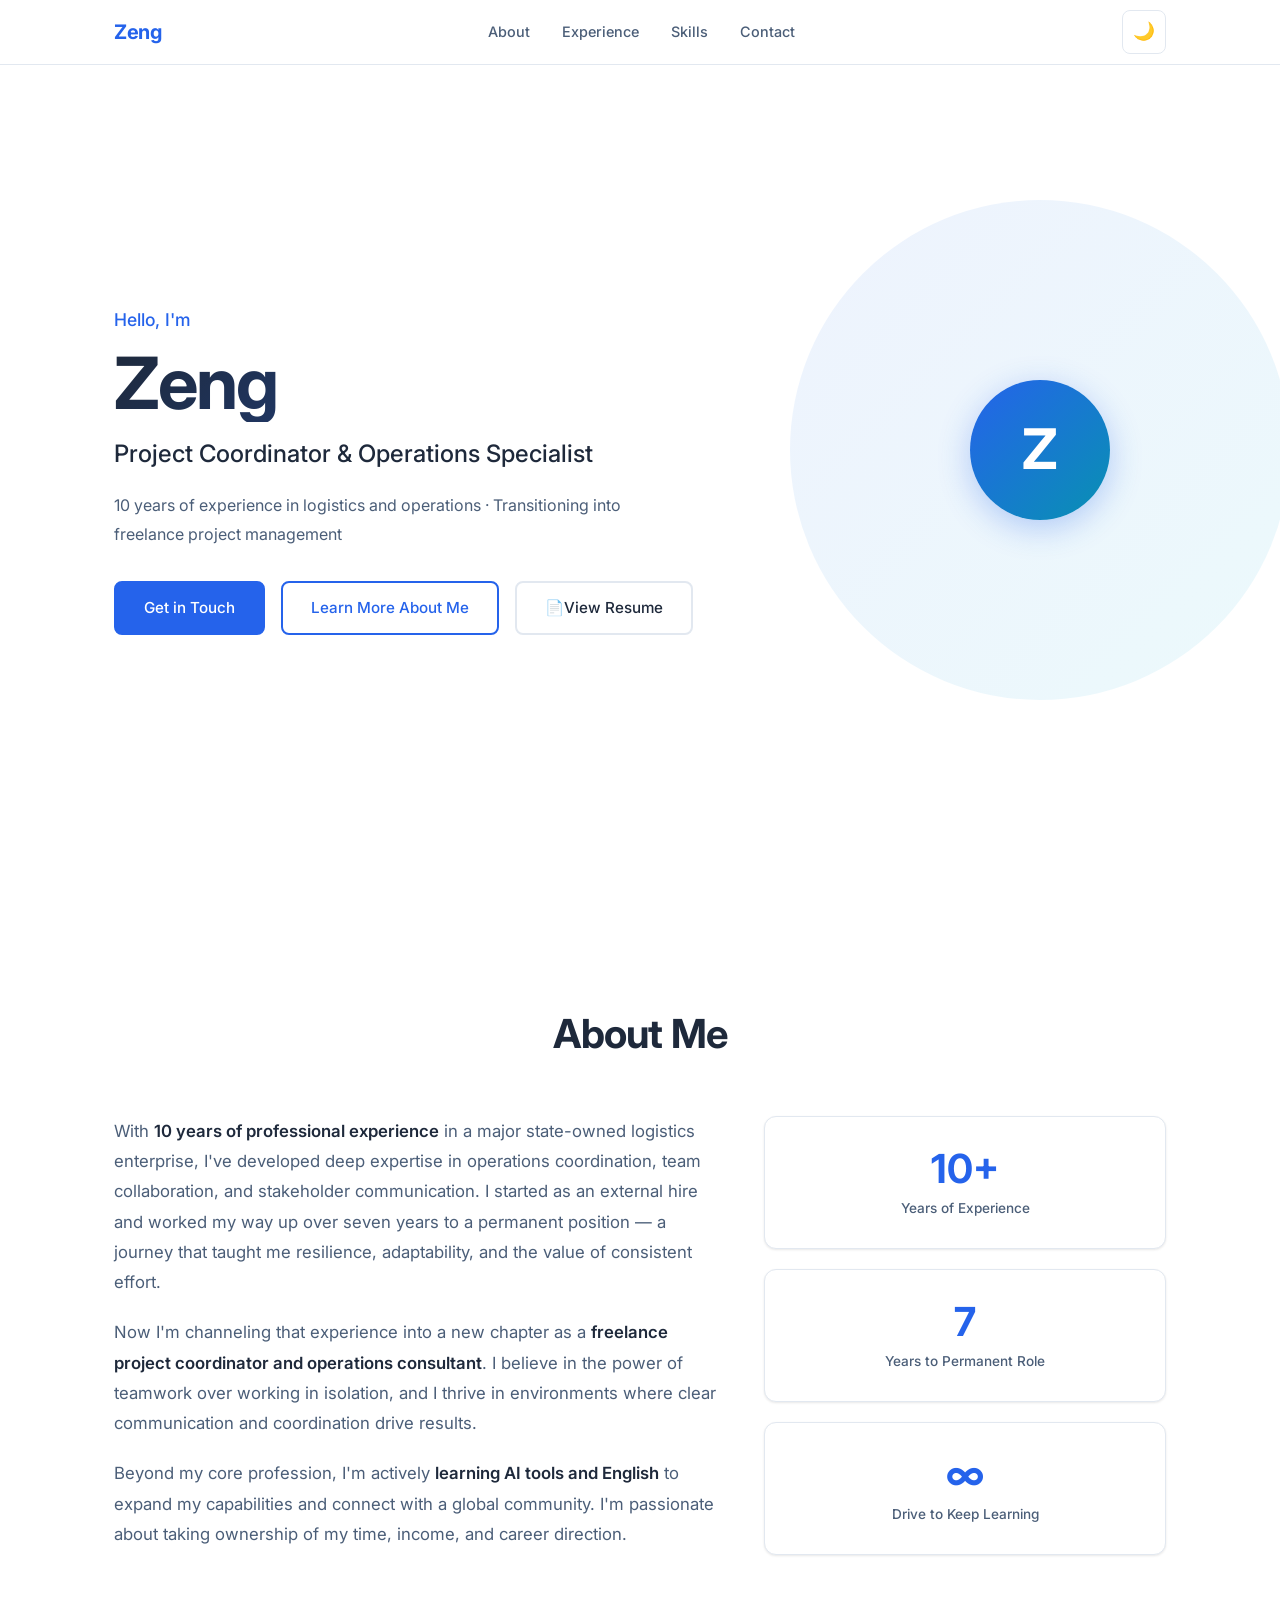
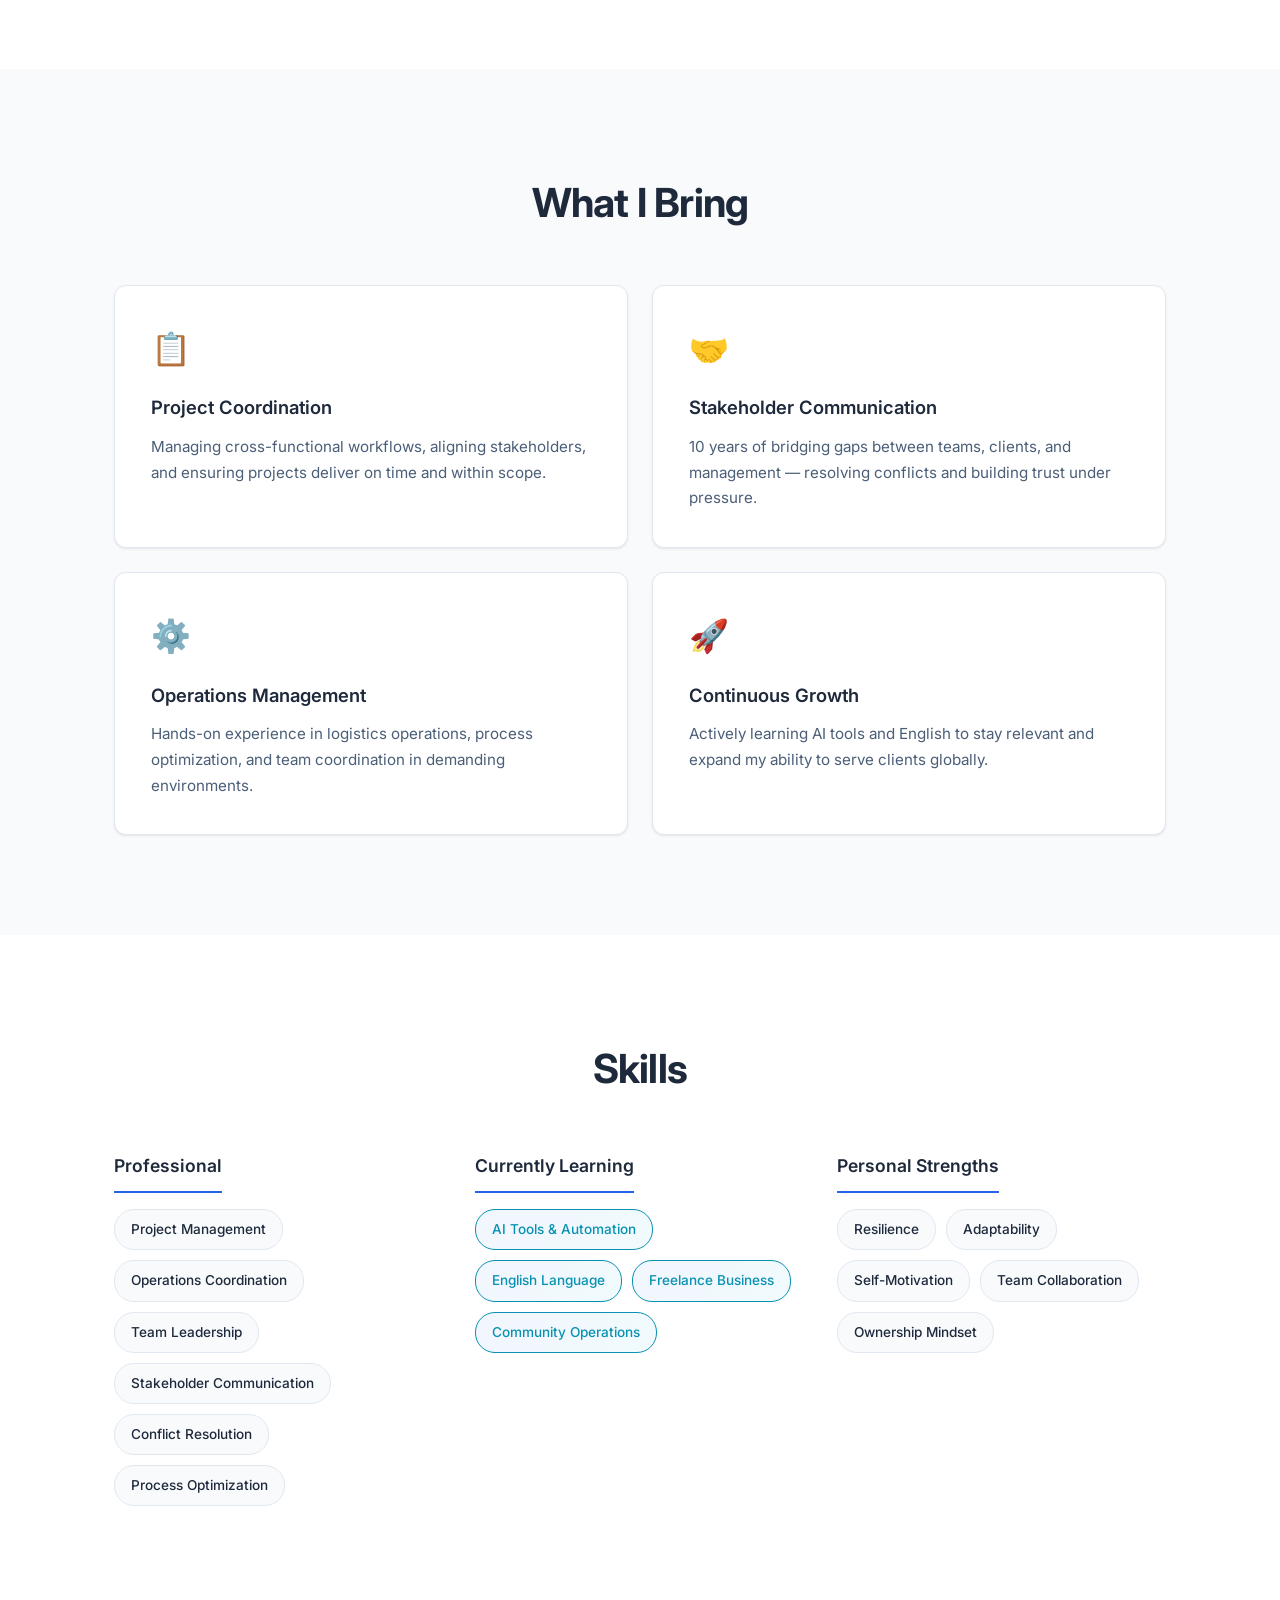
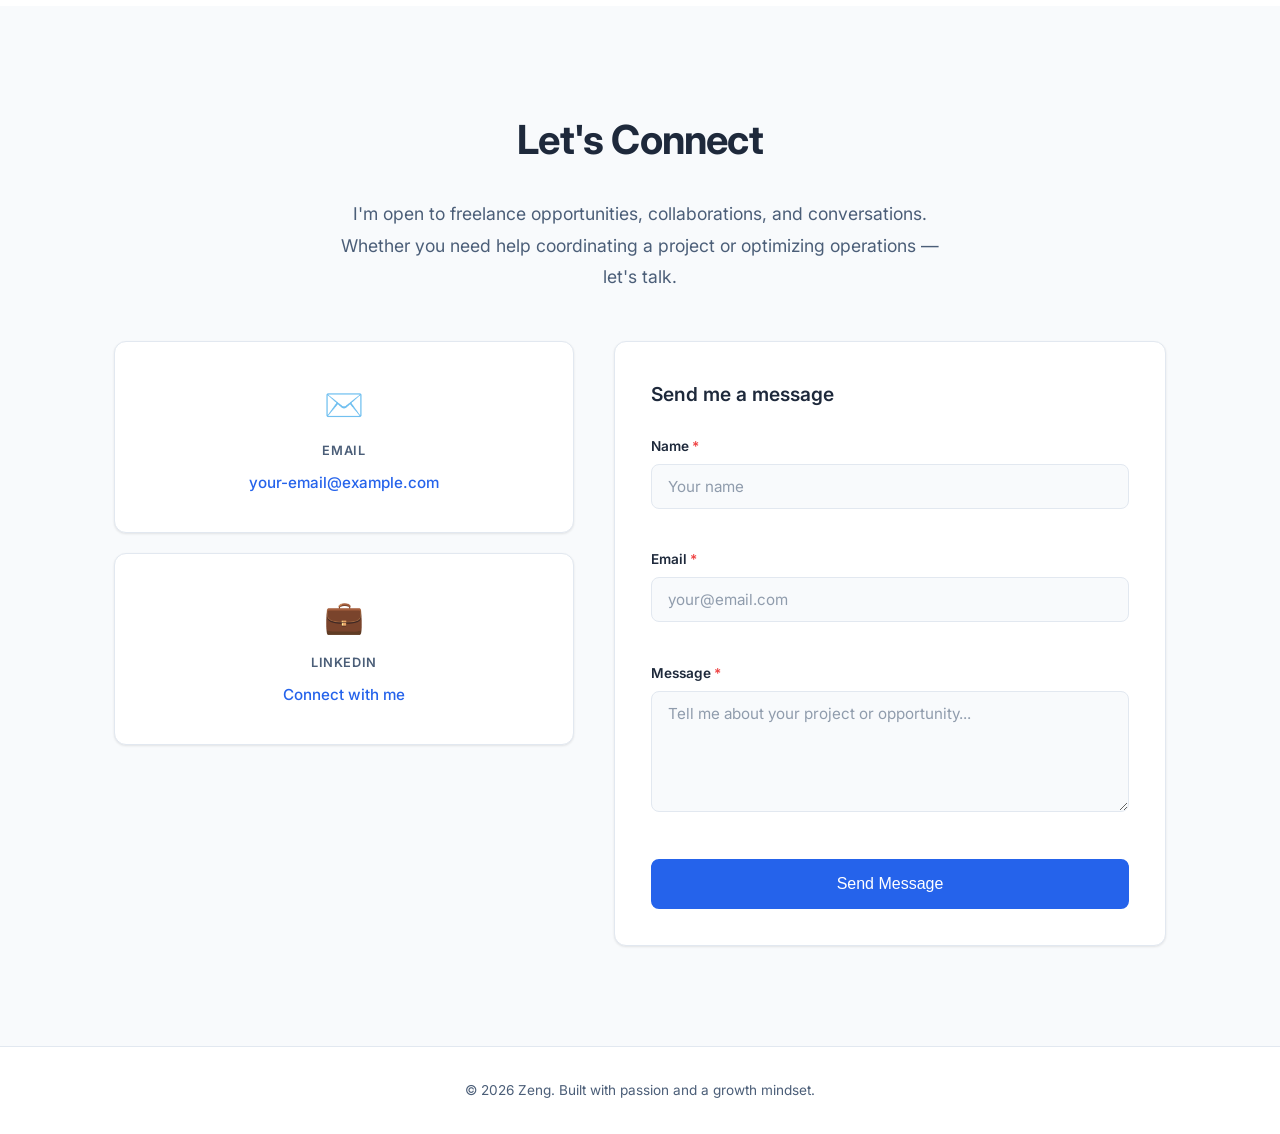
==== commit 510e570c: "fix: WCAG 2.1 AA accessibility compliance - Add prefers-reduced-motion: disable all animations/trans" ====
--- a/index.html
+++ b/index.html
@@ -34,24 +34,24 @@
 </head>
 <body>
   <!-- Skip to content for keyboard/screen reader users -->
-  <a href="#about" class="skip-link">Skip to content</a>
+  <a href="#main-content" class="skip-link">Skip to content</a>
 
   <!-- Navigation -->
-  <nav class="navbar" role="navigation" aria-label="Main navigation">
+  <nav class="navbar" aria-label="Main navigation">
     <div class="nav-container">
       <a href="#" class="nav-logo" aria-label="Back to top">Zeng</a>
-      <ul class="nav-links">
+      <ul class="nav-links" id="navLinks" role="list">
         <li><a href="#about">About</a></li>
         <li><a href="#experience">Experience</a></li>
         <li><a href="#skills">Skills</a></li>
         <li><a href="#contact">Contact</a></li>
       </ul>
       <div class="nav-right">
-        <button class="theme-toggle" id="themeToggle" aria-label="Toggle dark mode">
+        <button class="theme-toggle" id="themeToggle" aria-label="Switch to dark mode">
           <span class="theme-icon-light" aria-hidden="true">🌙</span>
           <span class="theme-icon-dark" aria-hidden="true">☀️</span>
         </button>
-        <button class="nav-toggle" aria-label="Toggle menu" aria-expanded="false">
+        <button class="nav-toggle" id="navToggle" aria-label="Open menu" aria-expanded="false" aria-controls="navLinks">
           <span></span><span></span><span></span>
         </button>
       </div>
@@ -67,7 +67,7 @@
       <p class="hero-subtitle">10 years of experience in logistics and operations · Transitioning into freelance project management</p>
       <div class="hero-buttons">
         <a href="#contact" class="btn btn-primary">Get in Touch</a>
-        <a href="#about" class="btn btn-outline">Learn More</a>
+        <a href="#about" class="btn btn-outline">Learn More About Me</a>
         <a href="resume.html" target="_blank" rel="noopener" class="btn btn-resume">
           <span aria-hidden="true">📄</span> View Resume
         </a>
@@ -79,6 +79,7 @@
     </div>
   </header>
 
+  <main id="main-content">
   <!-- About Section -->
   <section class="section" id="about">
     <div class="container">
@@ -211,25 +212,28 @@
         </div>
 
         <!-- Contact Form -->
-        <form class="contact-form" id="contactForm" novalidate>
+        <form class="contact-form" id="contactForm" novalidate aria-label="Contact form">
           <h3 class="form-title">Send me a message</h3>
           <div class="form-group">
-            <label for="name">Name <span class="required" aria-hidden="true">*</span></label>
-            <input type="text" id="name" name="name" required autocomplete="name" placeholder="Your name">
-            <span class="form-error" id="nameError" role="alert"></span>
+            <label for="name">Name <span class="required" aria-hidden="true">*</span> <span class="sr-only">(required)</span></label>
+            <input type="text" id="name" name="name" required autocomplete="name" placeholder="Your name"
+              aria-describedby="nameError" aria-invalid="false">
+            <span class="form-error" id="nameError" role="alert" aria-live="polite"></span>
           </div>
           <div class="form-group">
-            <label for="email">Email <span class="required" aria-hidden="true">*</span></label>
-            <input type="email" id="email" name="email" required autocomplete="email" placeholder="your@email.com">
-            <span class="form-error" id="emailError" role="alert"></span>
+            <label for="email">Email <span class="required" aria-hidden="true">*</span> <span class="sr-only">(required)</span></label>
+            <input type="email" id="email" name="email" required autocomplete="email" placeholder="your@email.com"
+              aria-describedby="emailError" aria-invalid="false">
+            <span class="form-error" id="emailError" role="alert" aria-live="polite"></span>
           </div>
           <div class="form-group">
-            <label for="message">Message <span class="required" aria-hidden="true">*</span></label>
-            <textarea id="message" name="message" rows="5" required placeholder="Tell me about your project or opportunity..."></textarea>
-            <span class="form-error" id="messageError" role="alert"></span>
+            <label for="message">Message <span class="required" aria-hidden="true">*</span> <span class="sr-only">(required)</span></label>
+            <textarea id="message" name="message" rows="5" required placeholder="Tell me about your project or opportunity..."
+              aria-describedby="messageError" aria-invalid="false"></textarea>
+            <span class="form-error" id="messageError" role="alert" aria-live="polite"></span>
           </div>
           <button type="submit" class="btn btn-primary btn-submit">Send Message</button>
-          <div class="form-success" id="formSuccess" role="status" hidden>
+          <div class="form-success" id="formSuccess" role="status" aria-live="polite" hidden>
             <span aria-hidden="true">✅</span> Thanks! Your message has been sent. I'll get back to you soon.
           </div>
         </form>
@@ -237,8 +241,10 @@
     </div>
   </section>
 
+  </main>
+
   <!-- Footer -->
-  <footer class="footer">
+  <footer class="footer" role="contentinfo">
     <div class="container">
       <p>&copy; 2026 Zeng. Built with passion and a growth mindset.</p>
     </div>
--- a/style.css
+++ b/style.css
@@ -8,11 +8,11 @@
 :root {
   --primary: #2563eb;
   --primary-dark: #1d4ed8;
-  --accent: #06b6d4;
+  --accent: #0891b2;
   --bg: #ffffff;
   --bg-alt: #f8fafc;
   --text: #1e293b;
-  --text-light: #64748b;
+  --text-light: #4b5e78;
   --border: #e2e8f0;
   --shadow: 0 1px 3px rgba(0,0,0,0.06), 0 1px 2px rgba(0,0,0,0.04);
   --shadow-lg: 0 10px 25px rgba(0,0,0,0.08);
@@ -27,7 +27,7 @@
   --bg: #0f172a;
   --bg-alt: #1e293b;
   --text: #f1f5f9;
-  --text-light: #a8c4e0;
+  --text-light: #b8cce4;
   --border: #334155;
   --shadow: 0 1px 3px rgba(0,0,0,0.2), 0 1px 2px rgba(0,0,0,0.15);
   --shadow-lg: 0 10px 25px rgba(0,0,0,0.3);
@@ -49,6 +49,46 @@
 a {
   color: inherit;
   text-decoration: none;
+}
+
+/* ===== Focus Visible (WCAG 2.4.7/2.4.11) ===== */
+:focus-visible {
+  outline: 3px solid var(--primary);
+  outline-offset: 2px;
+  border-radius: 4px;
+}
+
+:focus:not(:focus-visible) {
+  outline: none;
+}
+
+button:focus-visible,
+a:focus-visible {
+  outline: 3px solid var(--primary);
+  outline-offset: 2px;
+}
+
+.form-group input:focus-visible,
+.form-group textarea:focus-visible {
+  outline: none; /* border + box-shadow already indicate focus */
+}
+
+/* ===== Reduced Motion (WCAG 2.3.3) ===== */
+@media (prefers-reduced-motion: reduce) {
+  *, *::before, *::after {
+    animation-duration: 0.01ms !important;
+    animation-iteration-count: 1 !important;
+    transition-duration: 0.01ms !important;
+  }
+
+  html {
+    scroll-behavior: auto;
+  }
+
+  .fade-in {
+    opacity: 1;
+    transform: none;
+  }
 }
 
 /* ===== Skip Link (Accessibility) ===== */
@@ -68,6 +108,8 @@
 
 .skip-link:focus {
   top: 0;
+  outline: 3px solid #fff;
+  outline-offset: 2px;
 }
 
 /* Screen reader only helper */
@@ -165,12 +207,17 @@
   background: none;
   border: 1px solid var(--border);
   border-radius: 8px;
-  padding: 8px;
+  padding: 10px;
   cursor: pointer;
   font-size: 1.1rem;
   line-height: 1;
   transition: all var(--transition);
   color: var(--text);
+  min-width: 44px;
+  min-height: 44px;
+  display: flex;
+  align-items: center;
+  justify-content: center;
 }
 
 .theme-toggle:hover {
@@ -192,11 +239,15 @@
 .nav-toggle {
   display: none;
   flex-direction: column;
+  align-items: center;
+  justify-content: center;
   gap: 5px;
   background: none;
   border: none;
   cursor: pointer;
-  padding: 4px;
+  padding: 10px;
+  min-width: 44px;
+  min-height: 44px;
 }
 
 .nav-toggle span {
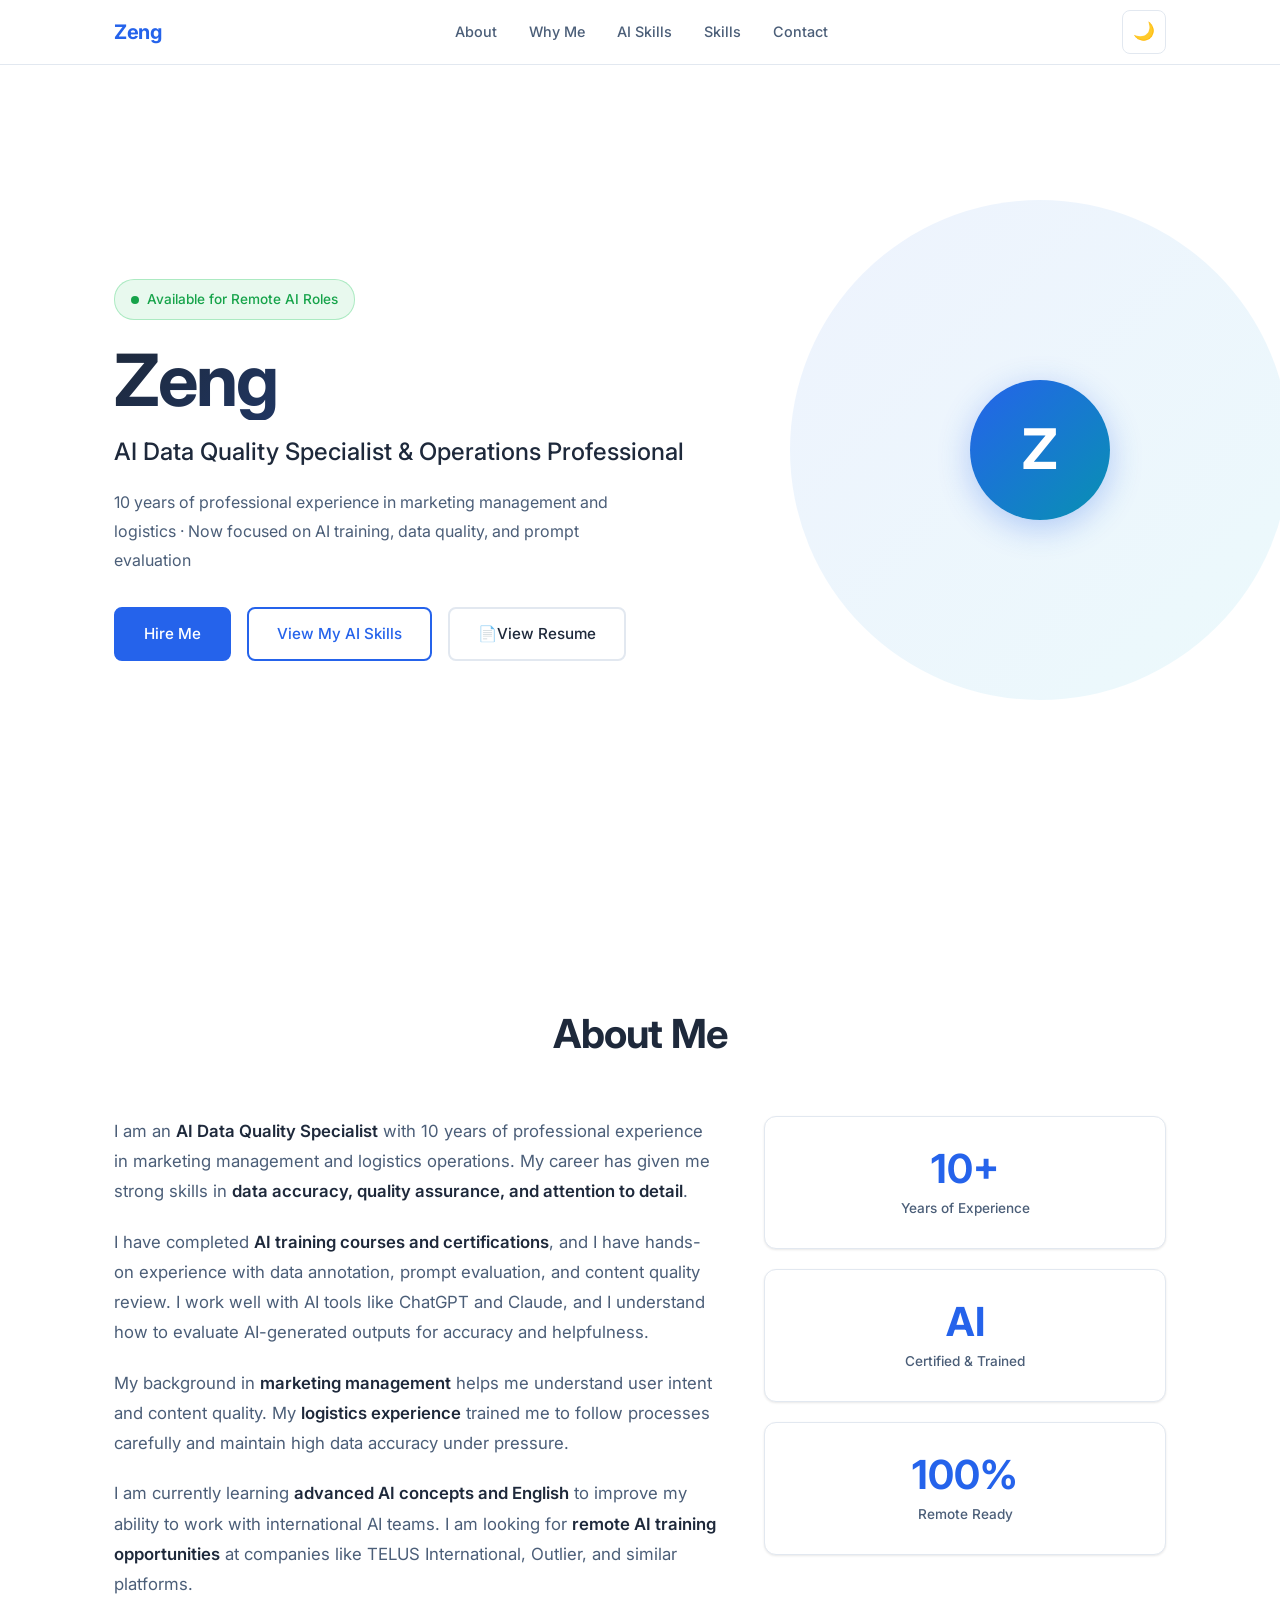
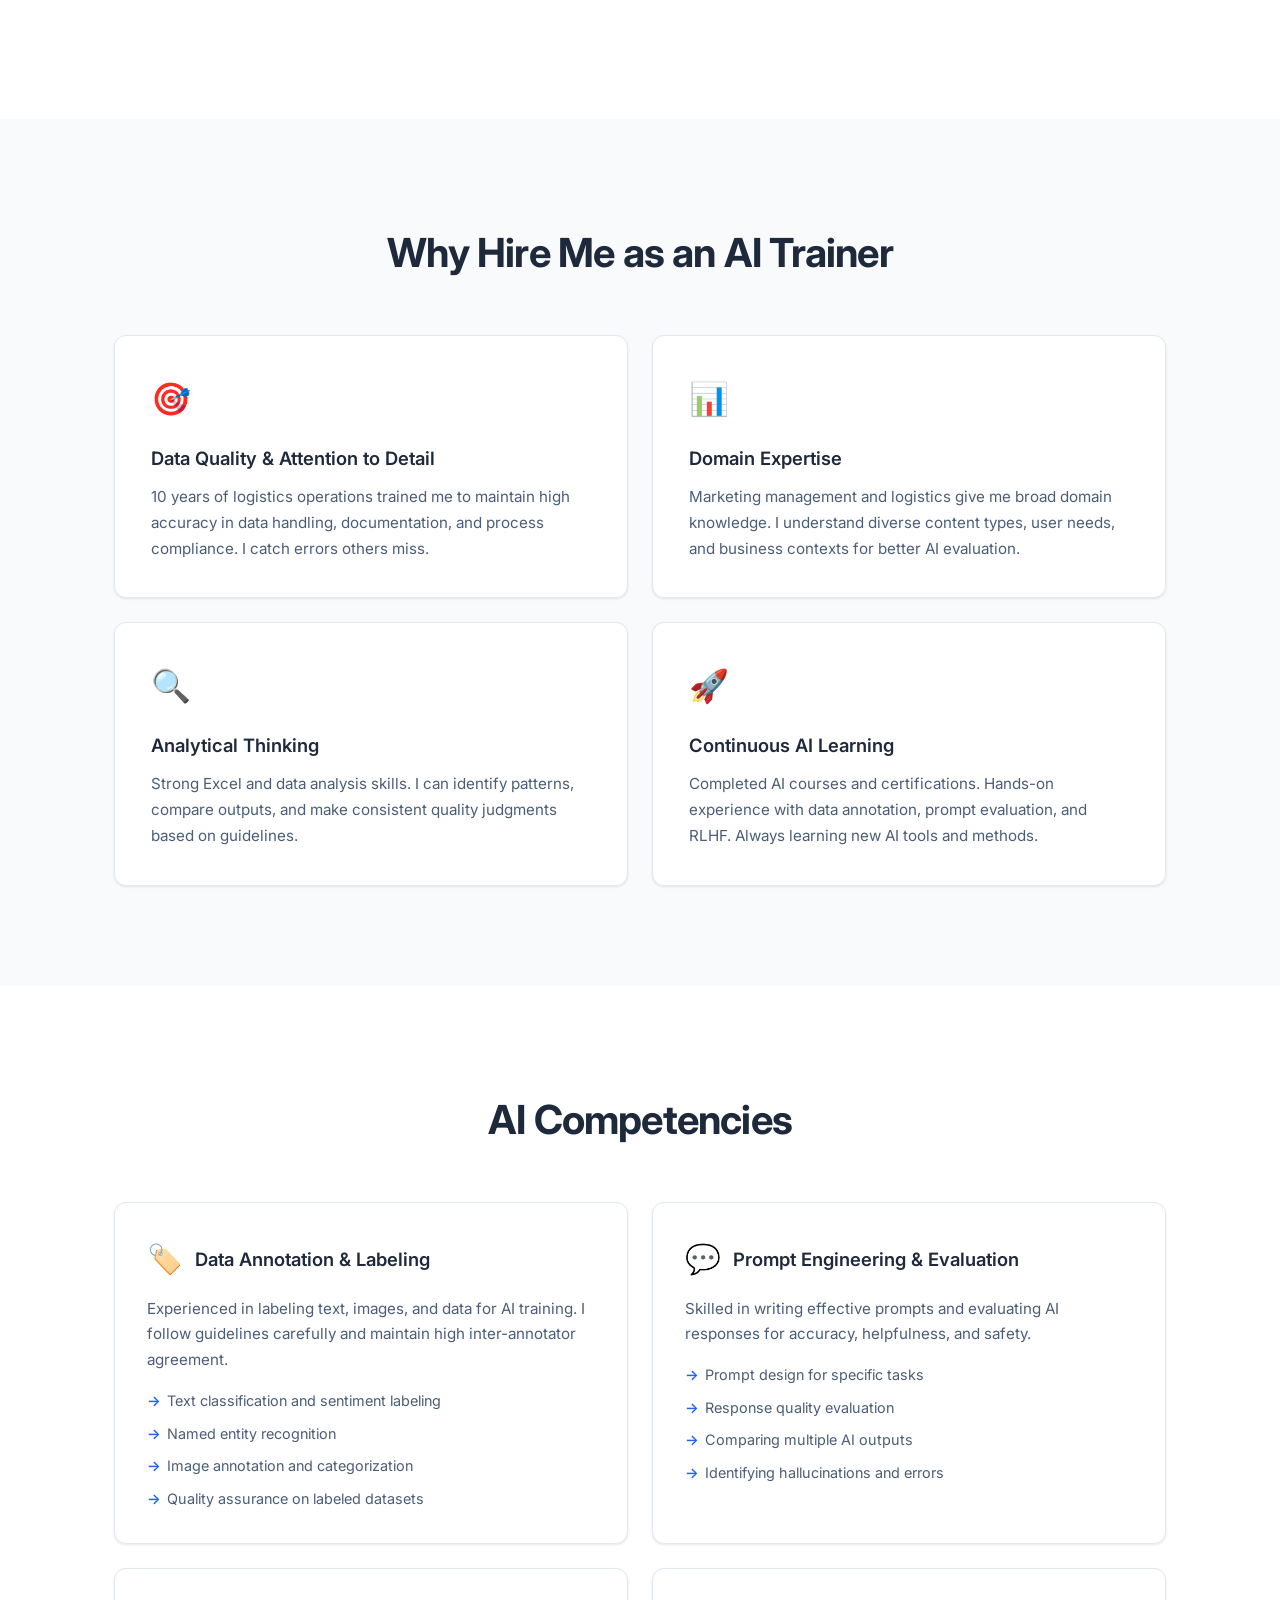
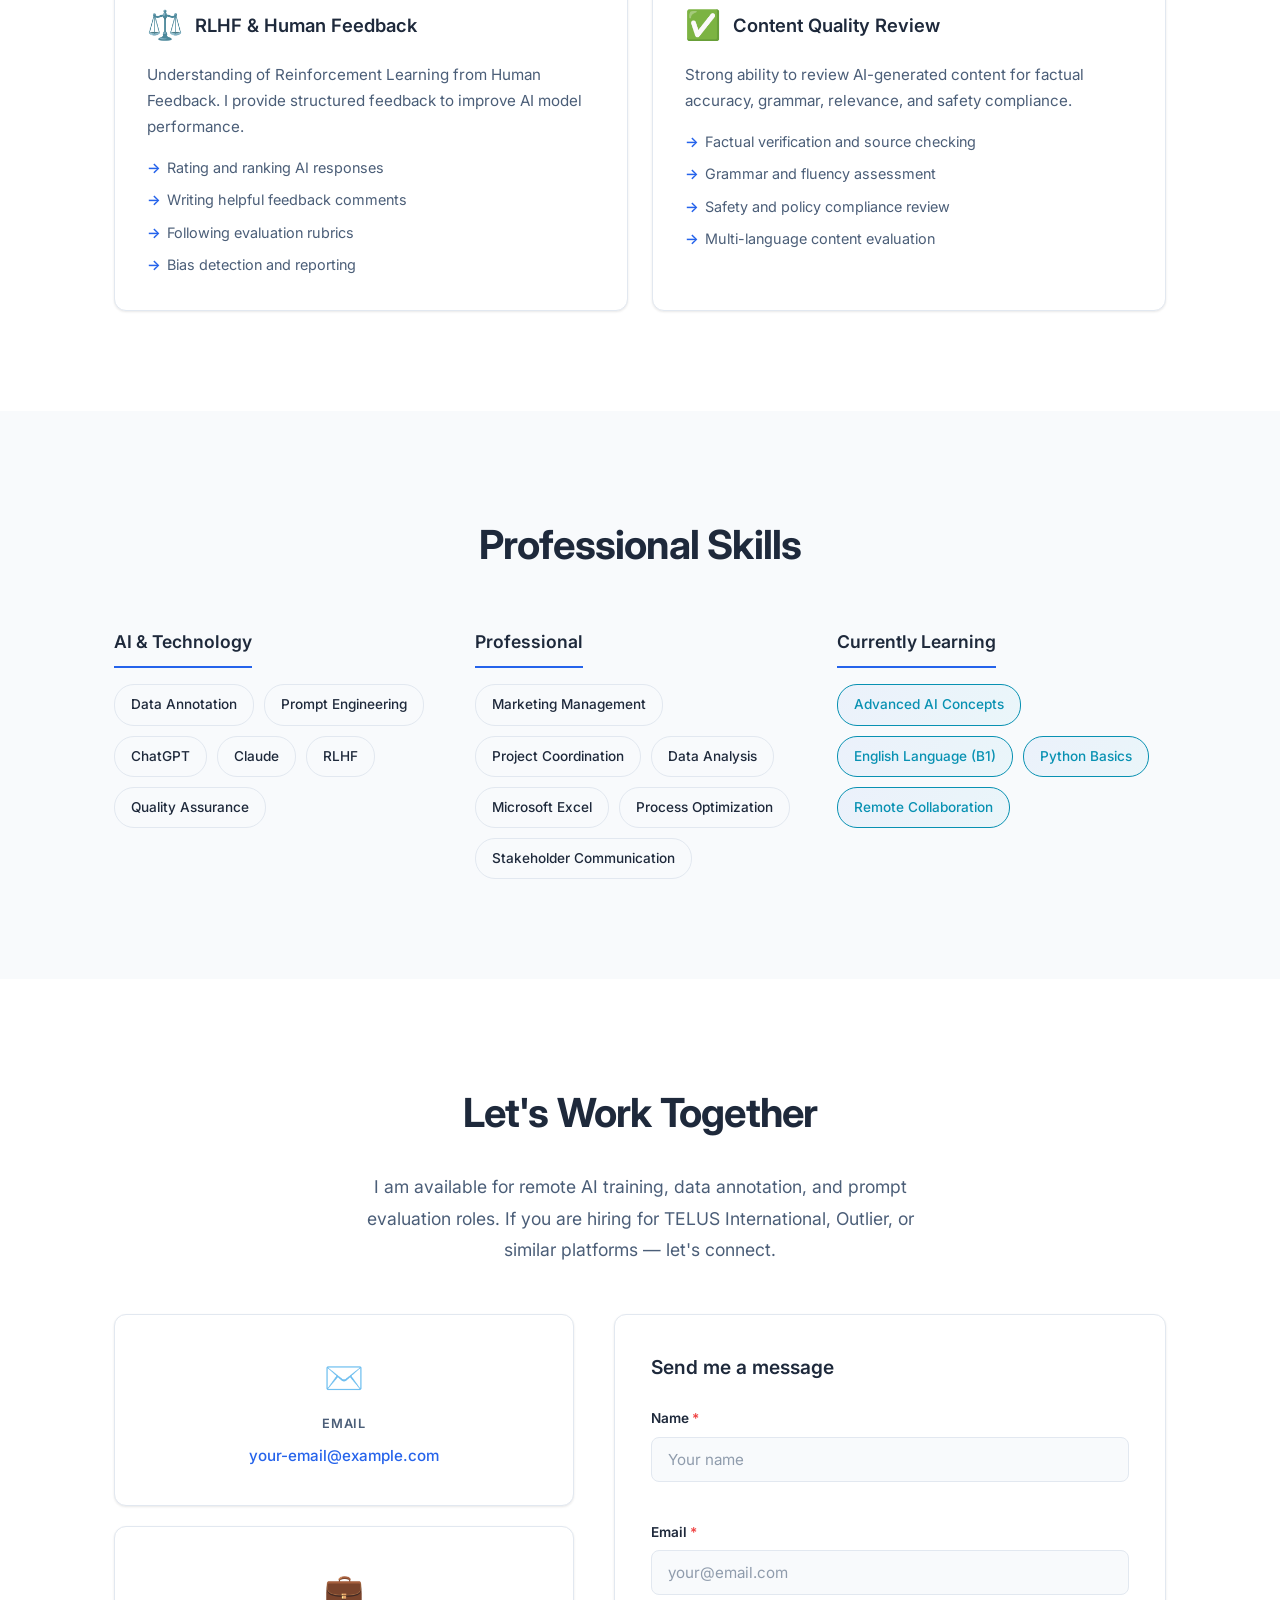
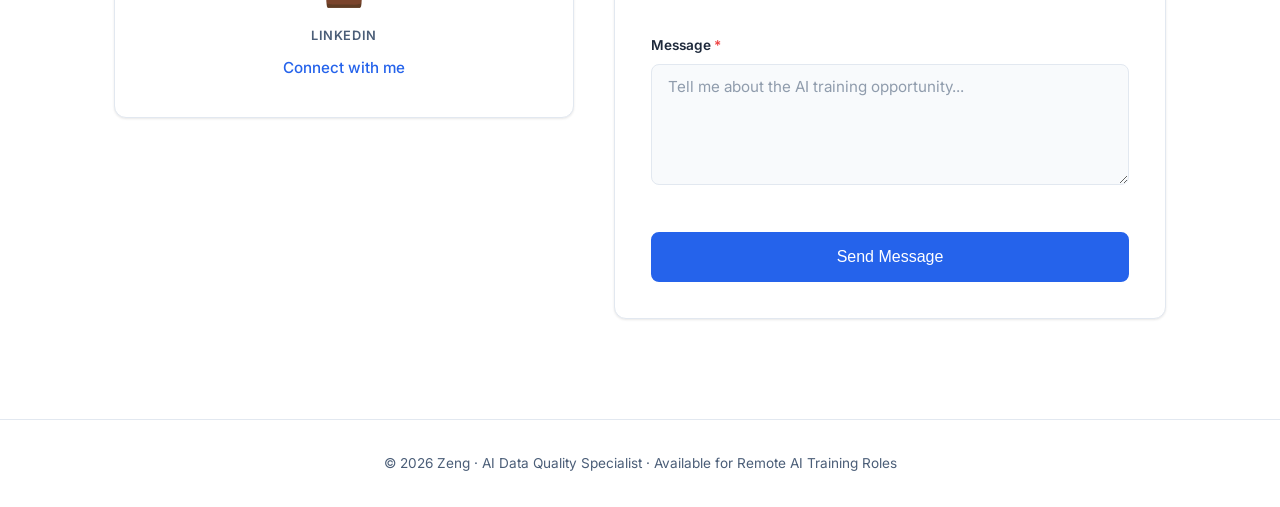
==== commit 0975f6d1: "feat: transform into AI Portfolio for TELUS/Outlier applications - Rewrite hero as AI Data Quality S" ====
--- a/index.html
+++ b/index.html
@@ -5,27 +5,27 @@
   <meta name="viewport" content="width=device-width, initial-scale=1.0">
 
   <!-- SEO -->
-  <title>Zeng — Project Coordinator & Operations Specialist</title>
-  <meta name="description" content="Freelance project coordinator and operations specialist with 10 years of logistics experience. Available for project management and operations consulting.">
+  <title>Zeng — AI Data Quality Specialist & Operations Professional</title>
+  <meta name="description" content="AI Data Quality Specialist with 10 years of operations experience. Available for AI training, data annotation, and prompt evaluation roles at TELUS International, Outlier, and similar platforms.">
   <meta name="author" content="Zeng">
   <meta name="robots" content="index, follow">
 
   <!-- Open Graph -->
   <meta property="og:type" content="website">
-  <meta property="og:title" content="Zeng — Project Coordinator & Operations Specialist">
-  <meta property="og:description" content="Freelance project coordinator and operations specialist with 10 years of logistics experience.">
+  <meta property="og:title" content="Zeng — AI Data Quality Specialist">
+  <meta property="og:description" content="AI Data Quality Specialist with 10 years of operations experience. Available for AI training and data annotation roles.">
   <meta property="og:url" content="https://your-domain.com">
   <meta property="og:image" content="https://your-domain.com/og-image.png">
 
   <!-- Twitter Card -->
   <meta name="twitter:card" content="summary_large_image">
-  <meta name="twitter:title" content="Zeng — Project Coordinator & Operations Specialist">
-  <meta name="twitter:description" content="Freelance project coordinator and operations specialist with 10 years of logistics experience.">
+  <meta name="twitter:title" content="Zeng — AI Data Quality Specialist">
+  <meta name="twitter:description" content="AI Data Quality Specialist with 10 years of operations experience. Available for AI training roles.">
 
   <!-- Favicon -->
   <link rel="icon" type="image/svg+xml" href="data:image/svg+xml,<svg xmlns='http://www.w3.org/2000/svg' viewBox='0 0 100 100'><rect rx='20' width='100' height='100' fill='%232563eb'/><text x='50' y='68' font-size='52' font-family='Arial' font-weight='bold' fill='white' text-anchor='middle'>Z</text></svg>">
 
-  <!-- Fonts: only 400/500/600/700 -->
+  <!-- Fonts -->
   <link rel="preconnect" href="https://fonts.googleapis.com">
   <link rel="preconnect" href="https://fonts.gstatic.com" crossorigin>
   <link href="https://fonts.googleapis.com/css2?family=Inter:wght@400;500;600;700&display=swap" rel="stylesheet">
@@ -33,7 +33,7 @@
   <link rel="stylesheet" href="style.css">
 </head>
 <body>
-  <!-- Skip to content for keyboard/screen reader users -->
+  <!-- Skip to content -->
   <a href="#main-content" class="skip-link">Skip to content</a>
 
   <!-- Navigation -->
@@ -42,7 +42,8 @@
       <a href="#" class="nav-logo" aria-label="Back to top">Zeng</a>
       <ul class="nav-links" id="navLinks" role="list">
         <li><a href="#about">About</a></li>
-        <li><a href="#experience">Experience</a></li>
+        <li><a href="#why-me">Why Me</a></li>
+        <li><a href="#ai-skills">AI Skills</a></li>
         <li><a href="#skills">Skills</a></li>
         <li><a href="#contact">Contact</a></li>
       </ul>
@@ -61,13 +62,16 @@
   <!-- Hero Section -->
   <header class="hero" id="home">
     <div class="hero-content">
-      <p class="hero-greeting">Hello, I'm</p>
+      <div class="hero-badge" aria-label="Available for hire">
+        <span class="badge-dot"></span>
+        Available for Remote AI Roles
+      </div>
       <h1 class="hero-name">Zeng</h1>
-      <p class="hero-title">Project Coordinator & Operations Specialist</p>
-      <p class="hero-subtitle">10 years of experience in logistics and operations · Transitioning into freelance project management</p>
+      <p class="hero-title">AI Data Quality Specialist & Operations Professional</p>
+      <p class="hero-subtitle">10 years of professional experience in marketing management and logistics · Now focused on AI training, data quality, and prompt evaluation</p>
       <div class="hero-buttons">
-        <a href="#contact" class="btn btn-primary">Get in Touch</a>
-        <a href="#about" class="btn btn-outline">Learn More About Me</a>
+        <a href="#contact" class="btn btn-primary">Hire Me</a>
+        <a href="#ai-skills" class="btn btn-outline">View My AI Skills</a>
         <a href="resume.html" target="_blank" rel="noopener" class="btn btn-resume">
           <span aria-hidden="true">📄</span> View Resume
         </a>
@@ -80,6 +84,7 @@
   </header>
 
   <main id="main-content">
+
   <!-- About Section -->
   <section class="section" id="about">
     <div class="container">
@@ -87,19 +92,25 @@
       <div class="about-grid">
         <div class="about-text">
           <p>
-            With <strong>10 years of professional experience</strong> in a major state-owned logistics enterprise,
-            I've developed deep expertise in operations coordination, team collaboration, and stakeholder communication.
-            I started as an external hire and worked my way up over seven years to a permanent position — a journey that
-            taught me resilience, adaptability, and the value of consistent effort.
+            I am an <strong>AI Data Quality Specialist</strong> with 10 years of professional experience
+            in marketing management and logistics operations. My career has given me strong skills in
+            <strong>data accuracy, quality assurance, and attention to detail</strong>.
           </p>
           <p>
-            Now I'm channeling that experience into a new chapter as a <strong>freelance project coordinator and operations consultant</strong>.
-            I believe in the power of teamwork over working in isolation, and I thrive in environments where clear communication
-            and coordination drive results.
+            I have completed <strong>AI training courses and certifications</strong>, and I have
+            hands-on experience with data annotation, prompt evaluation, and content quality review.
+            I work well with AI tools like ChatGPT and Claude, and I understand how to evaluate
+            AI-generated outputs for accuracy and helpfulness.
           </p>
           <p>
-            Beyond my core profession, I'm actively <strong>learning AI tools and English</strong> to expand my capabilities
-            and connect with a global community. I'm passionate about taking ownership of my time, income, and career direction.
+            My background in <strong>marketing management</strong> helps me understand user intent
+            and content quality. My <strong>logistics experience</strong> trained me to follow
+            processes carefully and maintain high data accuracy under pressure.
+          </p>
+          <p>
+            I am currently learning <strong>advanced AI concepts and English</strong> to improve
+            my ability to work with international AI teams. I am looking for <strong>remote AI training
+            opportunities</strong> at companies like TELUS International, Outlier, and similar platforms.
           </p>
         </div>
         <div class="about-highlights">
@@ -108,80 +119,142 @@
             <span class="highlight-label">Years of Experience</span>
           </div>
           <div class="highlight-card">
-            <span class="highlight-number">7</span>
-            <span class="highlight-label">Years to Permanent Role</span>
+            <span class="highlight-number">AI</span>
+            <span class="highlight-label">Certified & Trained</span>
           </div>
           <div class="highlight-card">
-            <span class="highlight-number">∞</span>
-            <span class="highlight-label">Drive to Keep Learning</span>
-          </div>
-        </div>
-      </div>
-    </div>
-  </section>
-
-  <!-- Experience Section -->
-  <section class="section section-alt" id="experience">
-    <div class="container">
-      <h2 class="section-title">What I Bring</h2>
+            <span class="highlight-number">100%</span>
+            <span class="highlight-label">Remote Ready</span>
+          </div>
+        </div>
+      </div>
+    </div>
+  </section>
+
+  <!-- Why Hire Me Section -->
+  <section class="section section-alt" id="why-me">
+    <div class="container">
+      <h2 class="section-title">Why Hire Me as an AI Trainer</h2>
       <div class="experience-grid">
         <div class="exp-card">
-          <div class="exp-icon" aria-hidden="true">📋</div>
-          <h3>Project Coordination</h3>
-          <p>Managing cross-functional workflows, aligning stakeholders, and ensuring projects deliver on time and within scope.</p>
+          <div class="exp-icon" aria-hidden="true">🎯</div>
+          <h3>Data Quality & Attention to Detail</h3>
+          <p>10 years of logistics operations trained me to maintain high accuracy in data handling, documentation, and process compliance. I catch errors others miss.</p>
         </div>
         <div class="exp-card">
-          <div class="exp-icon" aria-hidden="true">🤝</div>
-          <h3>Stakeholder Communication</h3>
-          <p>10 years of bridging gaps between teams, clients, and management — resolving conflicts and building trust under pressure.</p>
+          <div class="exp-icon" aria-hidden="true">📊</div>
+          <h3>Domain Expertise</h3>
+          <p>Marketing management and logistics give me broad domain knowledge. I understand diverse content types, user needs, and business contexts for better AI evaluation.</p>
         </div>
         <div class="exp-card">
-          <div class="exp-icon" aria-hidden="true">⚙️</div>
-          <h3>Operations Management</h3>
-          <p>Hands-on experience in logistics operations, process optimization, and team coordination in demanding environments.</p>
+          <div class="exp-icon" aria-hidden="true">🔍</div>
+          <h3>Analytical Thinking</h3>
+          <p>Strong Excel and data analysis skills. I can identify patterns, compare outputs, and make consistent quality judgments based on guidelines.</p>
         </div>
         <div class="exp-card">
           <div class="exp-icon" aria-hidden="true">🚀</div>
-          <h3>Continuous Growth</h3>
-          <p>Actively learning AI tools and English to stay relevant and expand my ability to serve clients globally.</p>
+          <h3>Continuous AI Learning</h3>
+          <p>Completed AI courses and certifications. Hands-on experience with data annotation, prompt evaluation, and RLHF. Always learning new AI tools and methods.</p>
+        </div>
+      </div>
+    </div>
+  </section>
+
+  <!-- AI Competencies Section -->
+  <section class="section" id="ai-skills">
+    <div class="container">
+      <h2 class="section-title">AI Competencies</h2>
+      <div class="ai-grid">
+        <div class="ai-card">
+          <div class="ai-card-header">
+            <span class="ai-icon" aria-hidden="true">🏷️</span>
+            <h3>Data Annotation & Labeling</h3>
+          </div>
+          <p>Experienced in labeling text, images, and data for AI training. I follow guidelines carefully and maintain high inter-annotator agreement.</p>
+          <ul class="ai-details">
+            <li>Text classification and sentiment labeling</li>
+            <li>Named entity recognition</li>
+            <li>Image annotation and categorization</li>
+            <li>Quality assurance on labeled datasets</li>
+          </ul>
+        </div>
+        <div class="ai-card">
+          <div class="ai-card-header">
+            <span class="ai-icon" aria-hidden="true">💬</span>
+            <h3>Prompt Engineering & Evaluation</h3>
+          </div>
+          <p>Skilled in writing effective prompts and evaluating AI responses for accuracy, helpfulness, and safety.</p>
+          <ul class="ai-details">
+            <li>Prompt design for specific tasks</li>
+            <li>Response quality evaluation</li>
+            <li>Comparing multiple AI outputs</li>
+            <li>Identifying hallucinations and errors</li>
+          </ul>
+        </div>
+        <div class="ai-card">
+          <div class="ai-card-header">
+            <span class="ai-icon" aria-hidden="true">⚖️</span>
+            <h3>RLHF & Human Feedback</h3>
+          </div>
+          <p>Understanding of Reinforcement Learning from Human Feedback. I provide structured feedback to improve AI model performance.</p>
+          <ul class="ai-details">
+            <li>Rating and ranking AI responses</li>
+            <li>Writing helpful feedback comments</li>
+            <li>Following evaluation rubrics</li>
+            <li>Bias detection and reporting</li>
+          </ul>
+        </div>
+        <div class="ai-card">
+          <div class="ai-card-header">
+            <span class="ai-icon" aria-hidden="true">✅</span>
+            <h3>Content Quality Review</h3>
+          </div>
+          <p>Strong ability to review AI-generated content for factual accuracy, grammar, relevance, and safety compliance.</p>
+          <ul class="ai-details">
+            <li>Factual verification and source checking</li>
+            <li>Grammar and fluency assessment</li>
+            <li>Safety and policy compliance review</li>
+            <li>Multi-language content evaluation</li>
+          </ul>
         </div>
       </div>
     </div>
   </section>
 
   <!-- Skills Section -->
-  <section class="section" id="skills">
-    <div class="container">
-      <h2 class="section-title">Skills</h2>
+  <section class="section section-alt" id="skills">
+    <div class="container">
+      <h2 class="section-title">Professional Skills</h2>
       <div class="skills-grid">
+        <div class="skill-category">
+          <h3>AI & Technology</h3>
+          <div class="skill-tags">
+            <span class="tag">Data Annotation</span>
+            <span class="tag">Prompt Engineering</span>
+            <span class="tag">ChatGPT</span>
+            <span class="tag">Claude</span>
+            <span class="tag">RLHF</span>
+            <span class="tag">Quality Assurance</span>
+          </div>
+        </div>
         <div class="skill-category">
           <h3>Professional</h3>
           <div class="skill-tags">
-            <span class="tag">Project Management</span>
-            <span class="tag">Operations Coordination</span>
-            <span class="tag">Team Leadership</span>
+            <span class="tag">Marketing Management</span>
+            <span class="tag">Project Coordination</span>
+            <span class="tag">Data Analysis</span>
+            <span class="tag">Microsoft Excel</span>
+            <span class="tag">Process Optimization</span>
             <span class="tag">Stakeholder Communication</span>
-            <span class="tag">Conflict Resolution</span>
-            <span class="tag">Process Optimization</span>
           </div>
         </div>
         <div class="skill-category">
           <h3>Currently Learning</h3>
           <div class="skill-tags">
-            <span class="tag tag-learning">AI Tools & Automation</span>
-            <span class="tag tag-learning">English Language</span>
-            <span class="tag tag-learning">Freelance Business</span>
-            <span class="tag tag-learning">Community Operations</span>
-          </div>
-        </div>
-        <div class="skill-category">
-          <h3>Personal Strengths</h3>
-          <div class="skill-tags">
-            <span class="tag">Resilience</span>
-            <span class="tag">Adaptability</span>
-            <span class="tag">Self-Motivation</span>
-            <span class="tag">Team Collaboration</span>
-            <span class="tag">Ownership Mindset</span>
+            <span class="tag tag-learning">Advanced AI Concepts</span>
+            <span class="tag tag-learning">English Language (B1)</span>
+            <span class="tag tag-learning">Python Basics</span>
+            <span class="tag tag-learning">Remote Collaboration</span>
           </div>
         </div>
       </div>
@@ -189,12 +262,12 @@
   </section>
 
   <!-- Contact Section -->
-  <section class="section section-alt" id="contact">
-    <div class="container">
-      <h2 class="section-title">Let's Connect</h2>
+  <section class="section" id="contact">
+    <div class="container">
+      <h2 class="section-title">Let's Work Together</h2>
       <p class="contact-intro">
-        I'm open to freelance opportunities, collaborations, and conversations.
-        Whether you need help coordinating a project or optimizing operations — let's talk.
+        I am available for remote AI training, data annotation, and prompt evaluation roles.
+        If you are hiring for TELUS International, Outlier, or similar platforms — let's connect.
       </p>
       <div class="contact-layout">
         <!-- Contact Info Cards -->
@@ -228,7 +301,7 @@
           </div>
           <div class="form-group">
             <label for="message">Message <span class="required" aria-hidden="true">*</span> <span class="sr-only">(required)</span></label>
-            <textarea id="message" name="message" rows="5" required placeholder="Tell me about your project or opportunity..."
+            <textarea id="message" name="message" rows="5" required placeholder="Tell me about the AI training opportunity..."
               aria-describedby="messageError" aria-invalid="false"></textarea>
             <span class="form-error" id="messageError" role="alert" aria-live="polite"></span>
           </div>
@@ -246,7 +319,7 @@
   <!-- Footer -->
   <footer class="footer" role="contentinfo">
     <div class="container">
-      <p>&copy; 2026 Zeng. Built with passion and a growth mindset.</p>
+      <p>&copy; 2026 Zeng · AI Data Quality Specialist · Available for Remote AI Training Roles</p>
     </div>
   </footer>
 
--- a/style.css
+++ b/style.css
@@ -315,6 +315,43 @@
   line-height: 1.8;
 }
 
+.hero-badge {
+  display: inline-flex;
+  align-items: center;
+  gap: 8px;
+  padding: 8px 16px;
+  background: rgba(34, 197, 94, 0.1);
+  border: 1px solid rgba(34, 197, 94, 0.3);
+  border-radius: 20px;
+  font-size: 0.85rem;
+  font-weight: 500;
+  color: #16a34a;
+  margin-bottom: 20px;
+}
+
+[data-theme="dark"] .hero-badge {
+  background: rgba(34, 197, 94, 0.08);
+  border-color: rgba(34, 197, 94, 0.2);
+  color: #4ade80;
+}
+
+.badge-dot {
+  width: 8px;
+  height: 8px;
+  background: #16a34a;
+  border-radius: 50%;
+  animation: pulse 2s ease-in-out infinite;
+}
+
+[data-theme="dark"] .badge-dot {
+  background: #4ade80;
+}
+
+@keyframes pulse {
+  0%, 100% { opacity: 1; transform: scale(1); }
+  50% { opacity: 0.5; transform: scale(0.8); }
+}
+
 .hero-buttons {
   display: flex;
   gap: 16px;
@@ -530,6 +567,75 @@
   line-height: 1.7;
 }
 
+/* ===== AI Competencies ===== */
+.ai-grid {
+  display: grid;
+  grid-template-columns: repeat(2, 1fr);
+  gap: 24px;
+}
+
+.ai-card {
+  background: var(--bg);
+  border: 1px solid var(--border);
+  border-radius: var(--radius);
+  padding: 32px;
+  transition: all var(--transition);
+  box-shadow: var(--shadow);
+}
+
+.ai-card:hover {
+  transform: translateY(-4px);
+  box-shadow: var(--shadow-lg);
+  border-color: var(--primary);
+}
+
+.ai-card-header {
+  display: flex;
+  align-items: center;
+  gap: 12px;
+  margin-bottom: 12px;
+}
+
+.ai-icon {
+  font-size: 1.8rem;
+}
+
+.ai-card h3 {
+  font-size: 1.15rem;
+  font-weight: 600;
+  color: var(--text);
+}
+
+.ai-card > p {
+  color: var(--text-light);
+  font-size: 0.95rem;
+  line-height: 1.7;
+  margin-bottom: 16px;
+}
+
+.ai-details {
+  list-style: none;
+  padding: 0;
+  display: flex;
+  flex-direction: column;
+  gap: 8px;
+}
+
+.ai-details li {
+  font-size: 0.9rem;
+  color: var(--text-light);
+  padding-left: 20px;
+  position: relative;
+}
+
+.ai-details li::before {
+  content: '→';
+  position: absolute;
+  left: 0;
+  color: var(--primary);
+  font-weight: 600;
+}
+
 /* ===== Skills ===== */
 .skills-grid {
   display: grid;
@@ -785,6 +891,10 @@
   }
 
   .experience-grid {
+    grid-template-columns: 1fr;
+  }
+
+  .ai-grid {
     grid-template-columns: 1fr;
   }
 
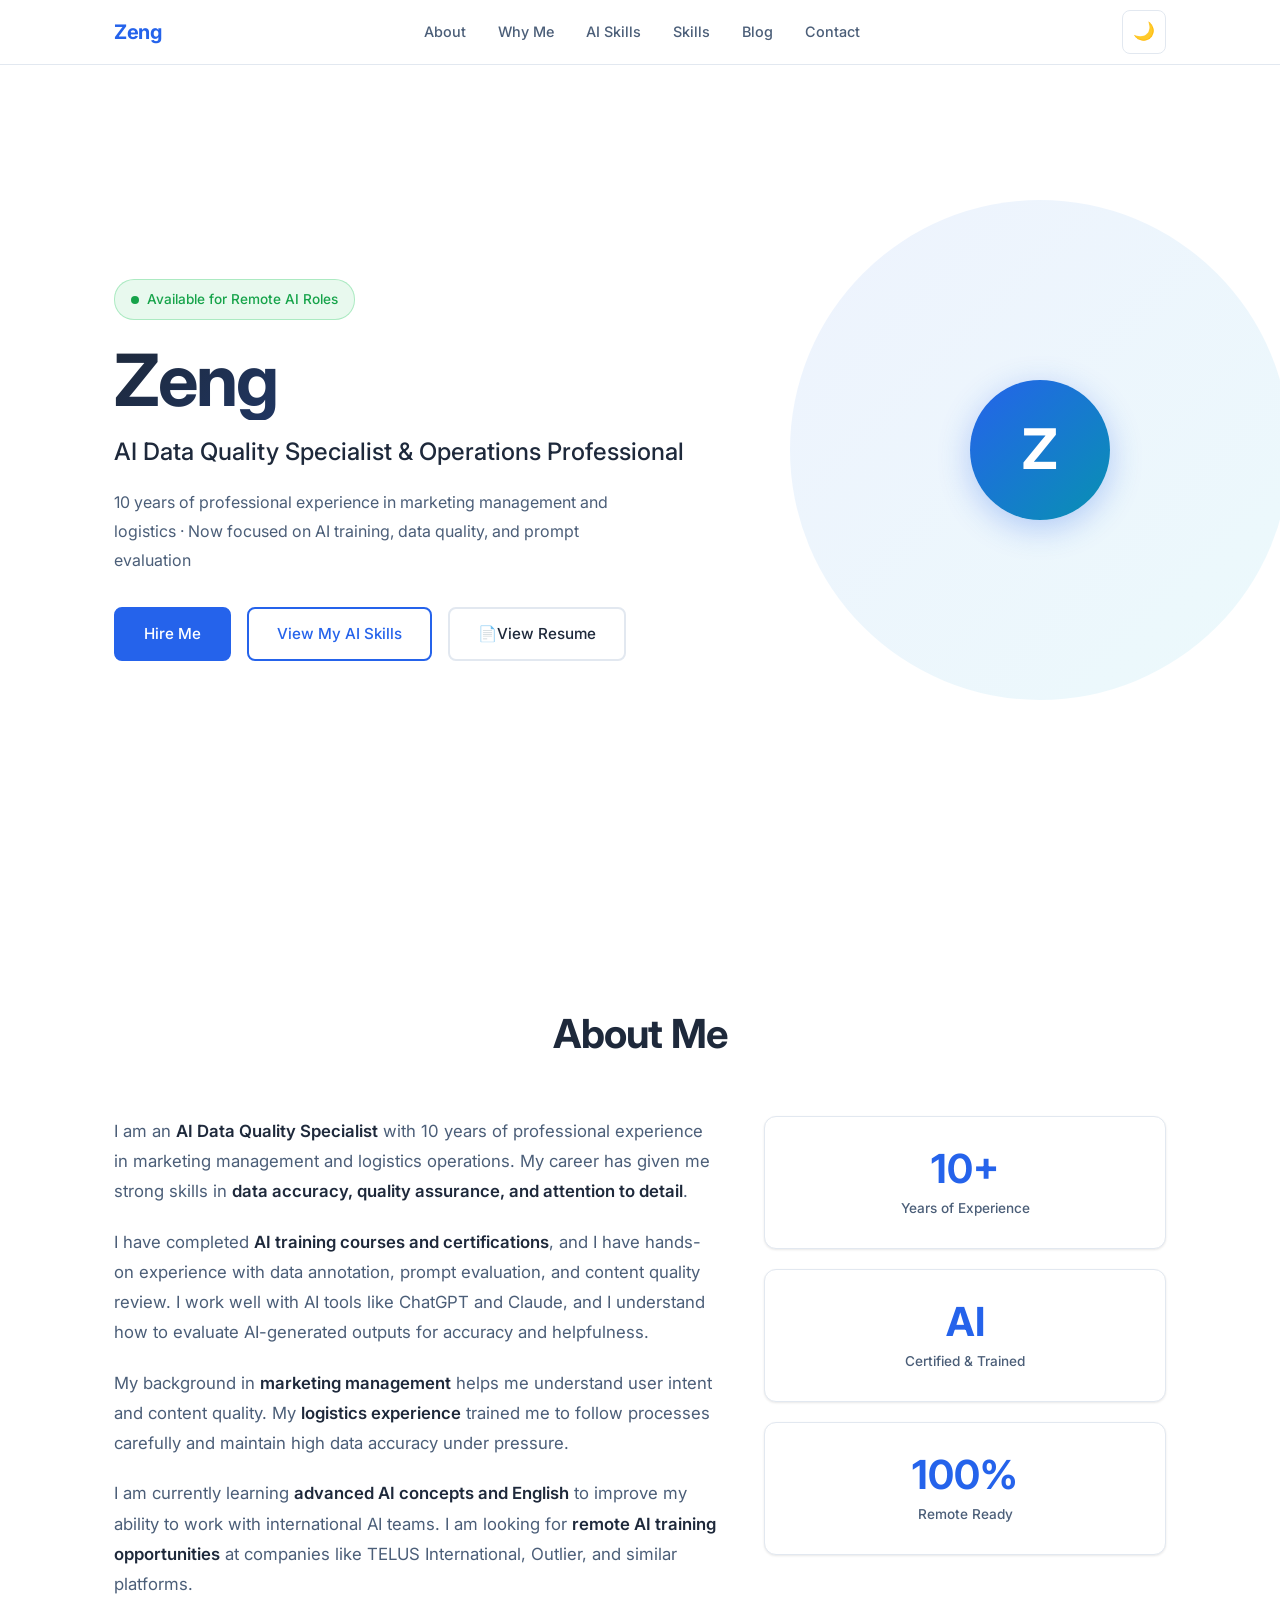
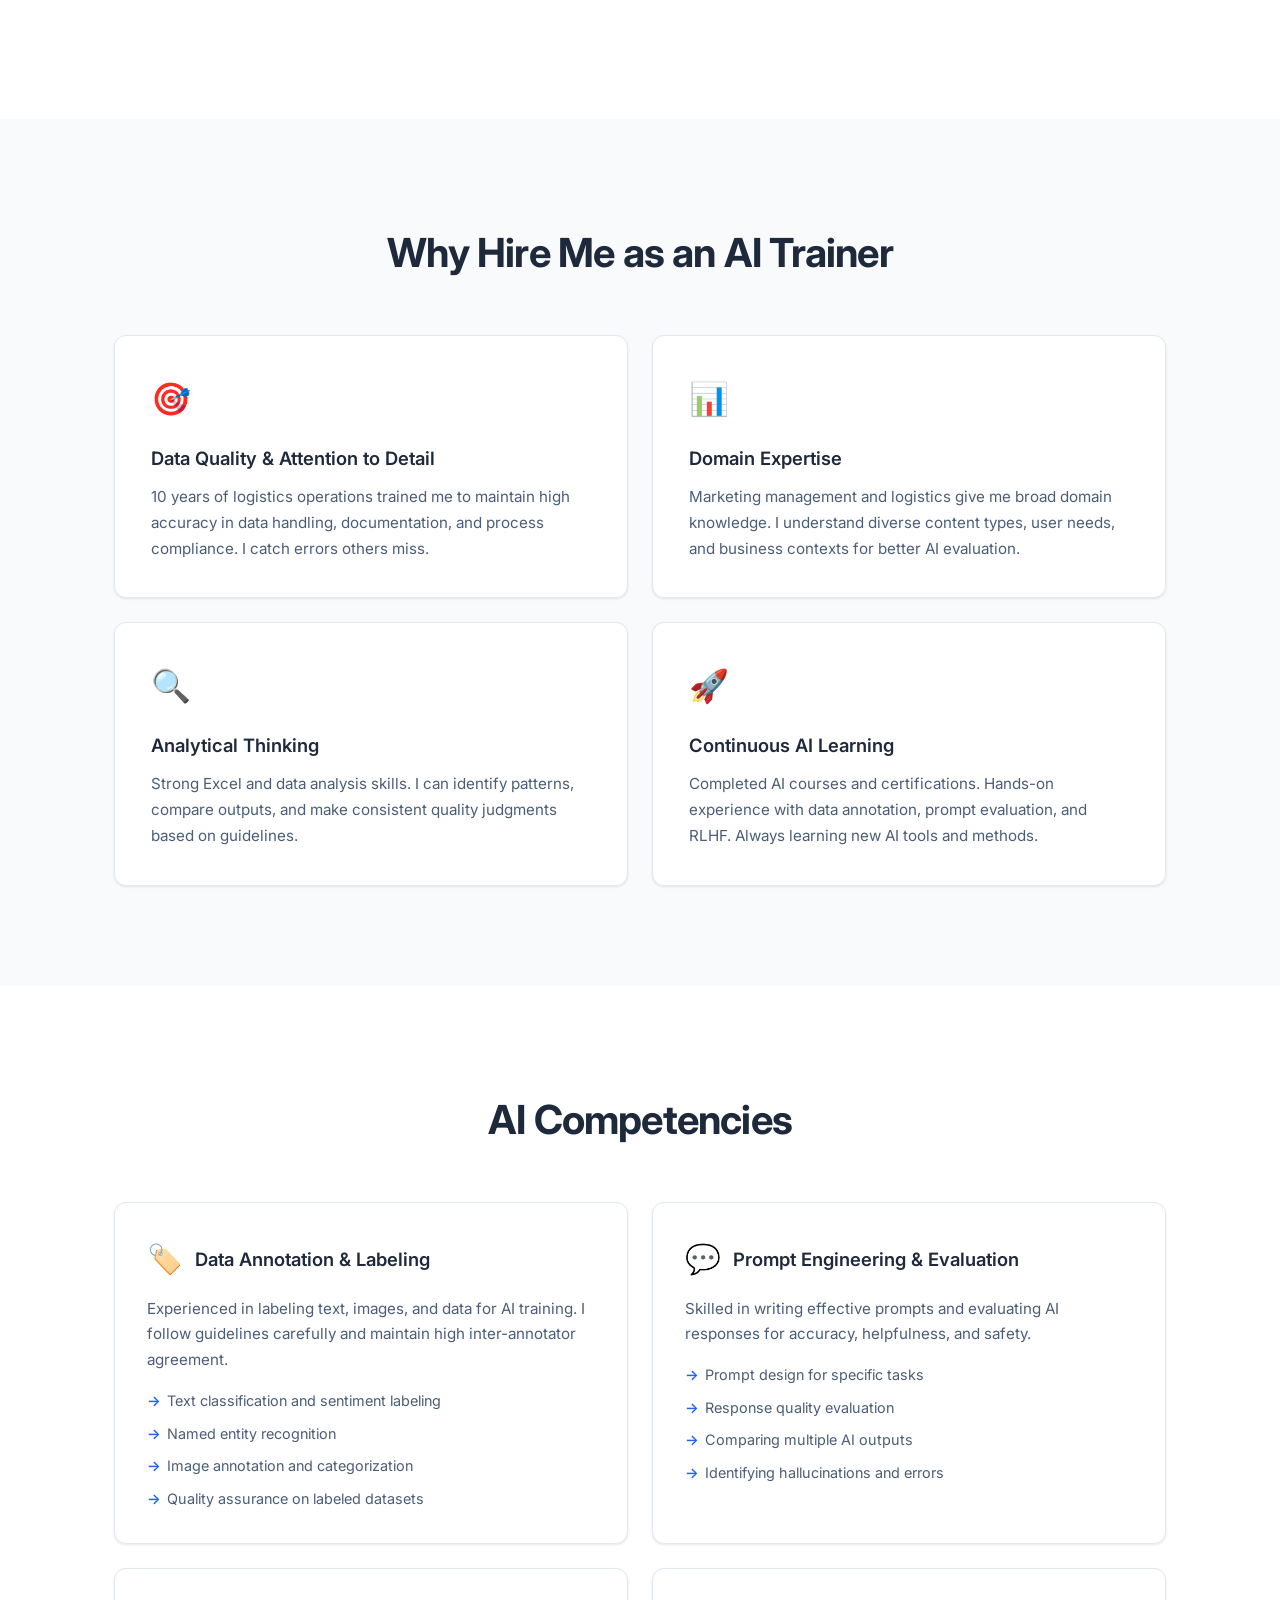
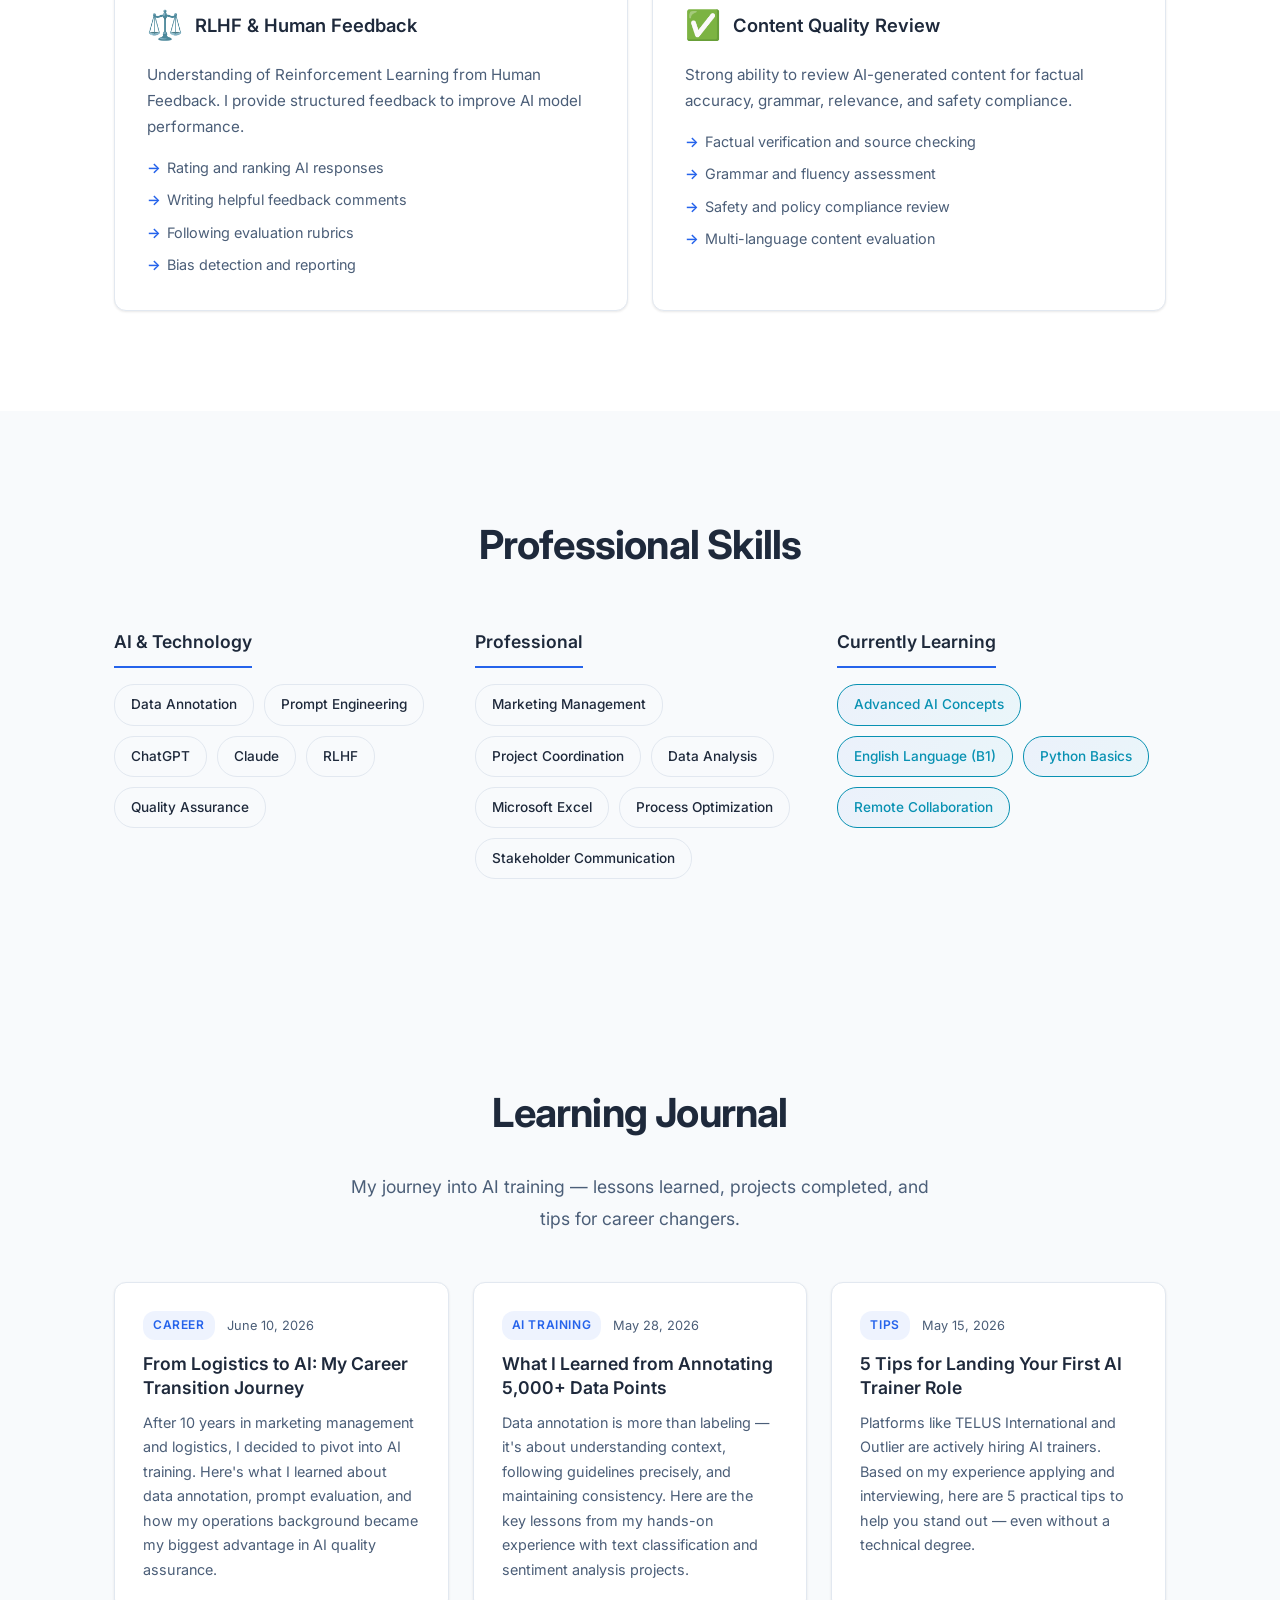
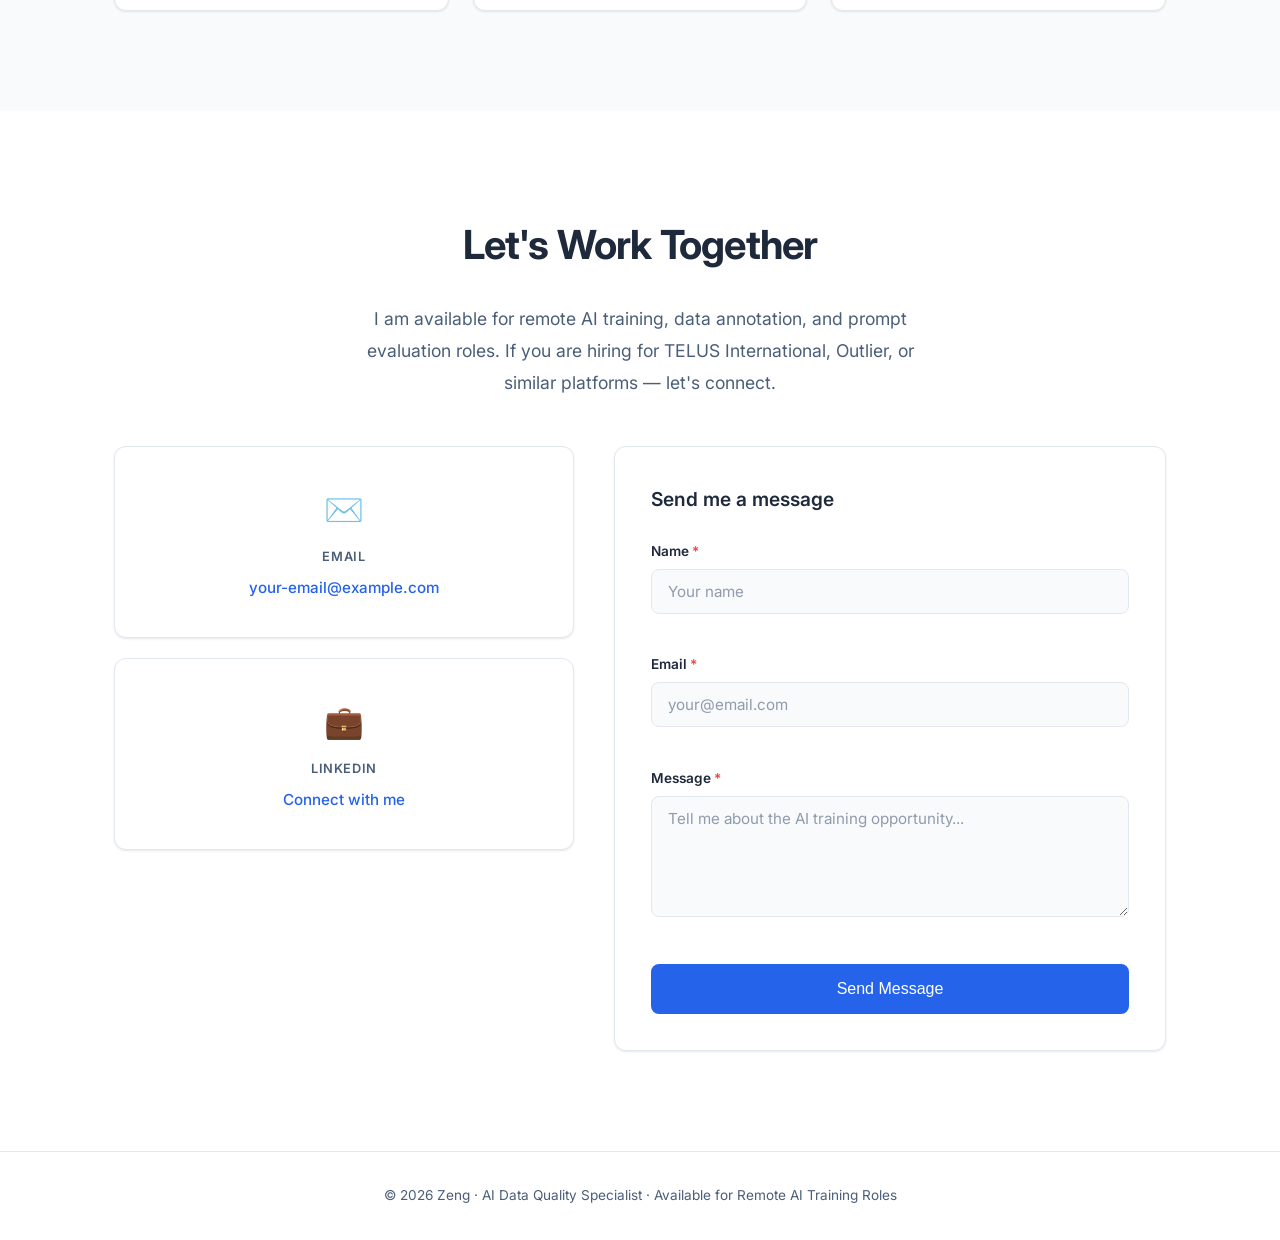
==== commit 9ff3b943: "feat: add Learning Journal blog section - Add blog.js with 3 sample posts about AI career transition" ====
--- a/index.html
+++ b/index.html
@@ -45,6 +45,7 @@
         <li><a href="#why-me">Why Me</a></li>
         <li><a href="#ai-skills">AI Skills</a></li>
         <li><a href="#skills">Skills</a></li>
+        <li><a href="#blog">Blog</a></li>
         <li><a href="#contact">Contact</a></li>
       </ul>
       <div class="nav-right">
@@ -261,6 +262,19 @@
     </div>
   </section>
 
+  <!-- Blog Section -->
+  <section class="section section-alt" id="blog">
+    <div class="container">
+      <h2 class="section-title">Learning Journal</h2>
+      <p class="contact-intro">
+        My journey into AI training — lessons learned, projects completed, and tips for career changers.
+      </p>
+      <div class="blog-grid" id="blogGrid">
+        <!-- Posts rendered by blog.js -->
+      </div>
+    </div>
+  </section>
+
   <!-- Contact Section -->
   <section class="section" id="contact">
     <div class="container">
@@ -324,5 +338,6 @@
   </footer>
 
   <script src="script.js"></script>
+  <script src="blog.js"></script>
 </body>
 </html>
--- a/style.css
+++ b/style.css
@@ -854,6 +854,69 @@
   border-color: rgba(34, 197, 94, 0.2);
 }
 
+/* ===== Blog ===== */
+.blog-grid {
+  display: grid;
+  grid-template-columns: repeat(3, 1fr);
+  gap: 24px;
+}
+
+.blog-card {
+  background: var(--bg);
+  border: 1px solid var(--border);
+  border-radius: var(--radius);
+  padding: 28px;
+  transition: all var(--transition);
+  box-shadow: var(--shadow);
+}
+
+.blog-card:hover {
+  transform: translateY(-4px);
+  box-shadow: var(--shadow-lg);
+  border-color: var(--primary);
+}
+
+.blog-meta {
+  display: flex;
+  align-items: center;
+  gap: 12px;
+  margin-bottom: 12px;
+}
+
+.blog-category {
+  font-size: 0.75rem;
+  font-weight: 600;
+  text-transform: uppercase;
+  letter-spacing: 0.05em;
+  color: var(--primary);
+  background: rgba(37, 99, 235, 0.08);
+  padding: 4px 10px;
+  border-radius: 12px;
+}
+
+[data-theme="dark"] .blog-category {
+  background: rgba(96, 165, 250, 0.1);
+}
+
+.blog-date {
+  font-size: 0.8rem;
+  color: var(--text-light);
+}
+
+.blog-title {
+  font-size: 1.1rem;
+  font-weight: 600;
+  color: var(--text);
+  margin-bottom: 10px;
+  line-height: 1.4;
+}
+
+.blog-excerpt {
+  font-size: 0.9rem;
+  color: var(--text-light);
+  line-height: 1.7;
+}
+
 /* ===== Footer ===== */
 .footer {
   text-align: center;
@@ -895,6 +958,10 @@
   }
 
   .ai-grid {
+    grid-template-columns: 1fr;
+  }
+
+  .blog-grid {
     grid-template-columns: 1fr;
   }
 
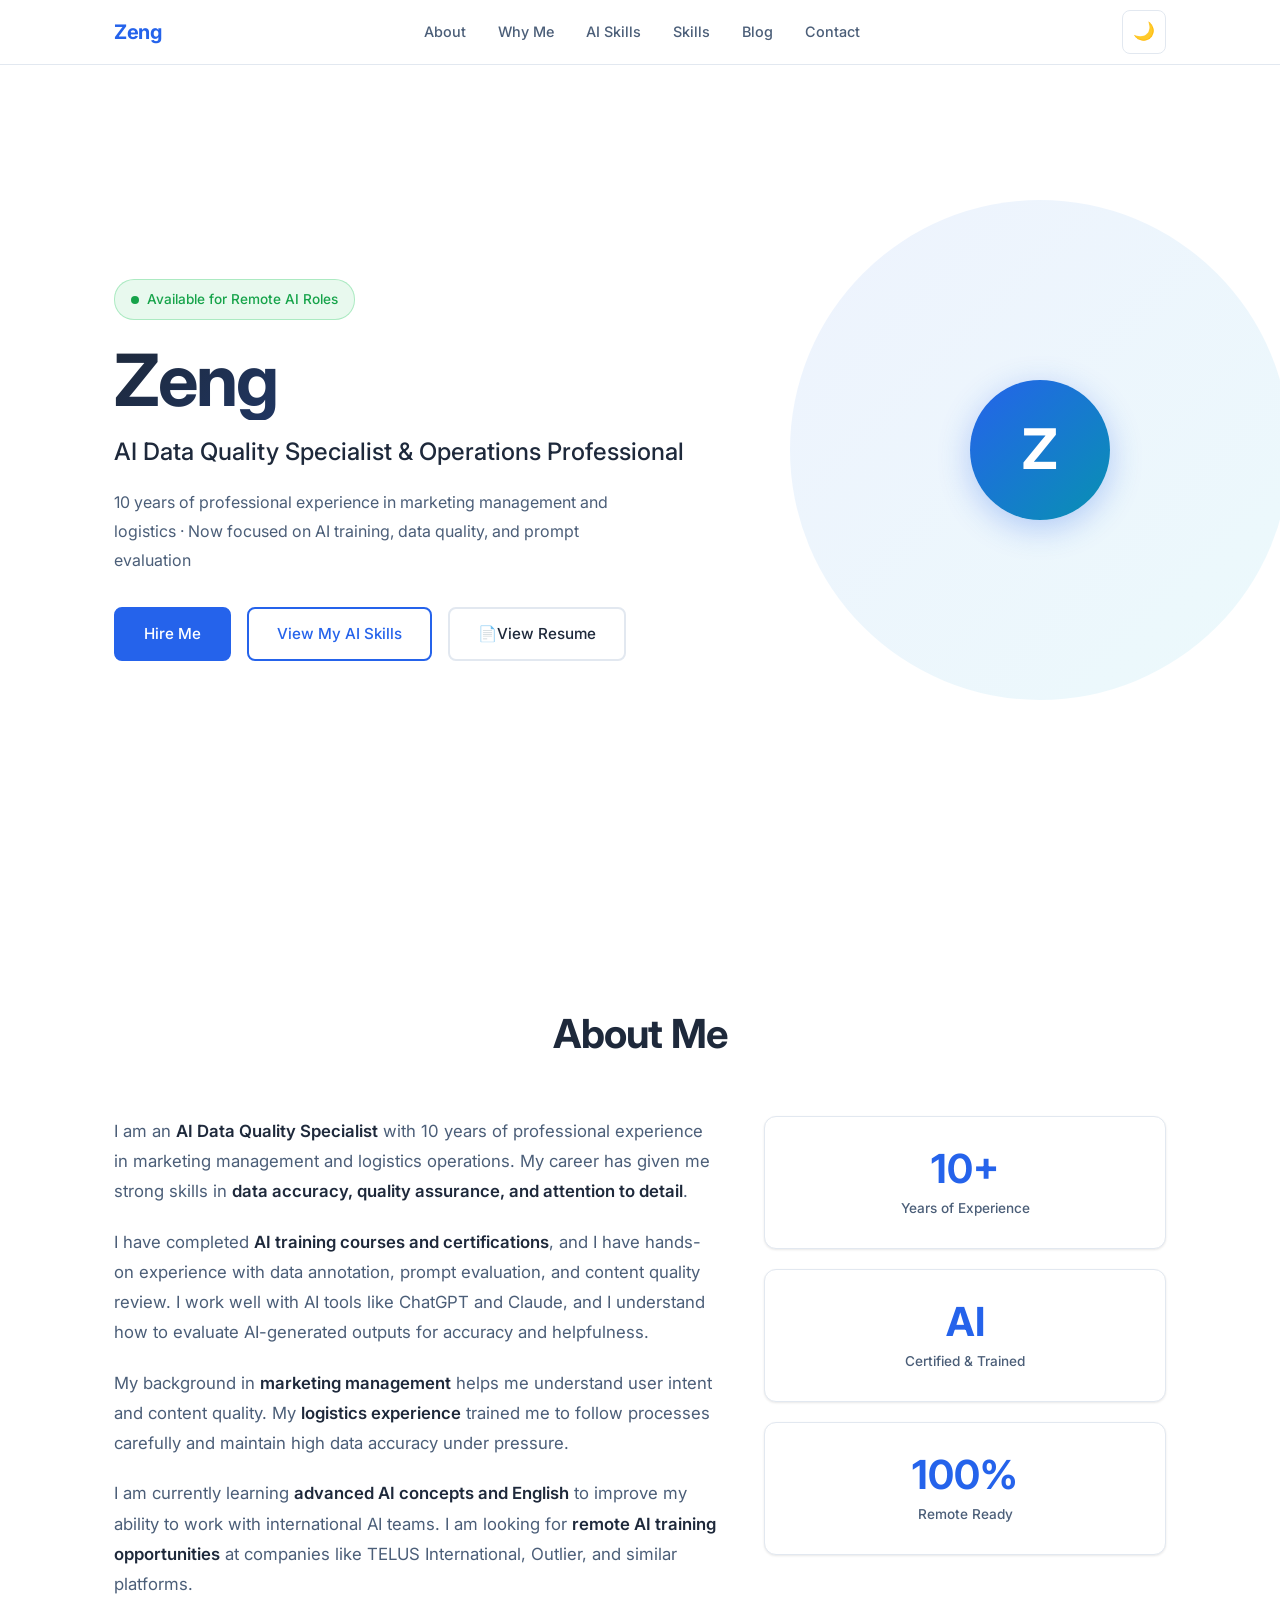
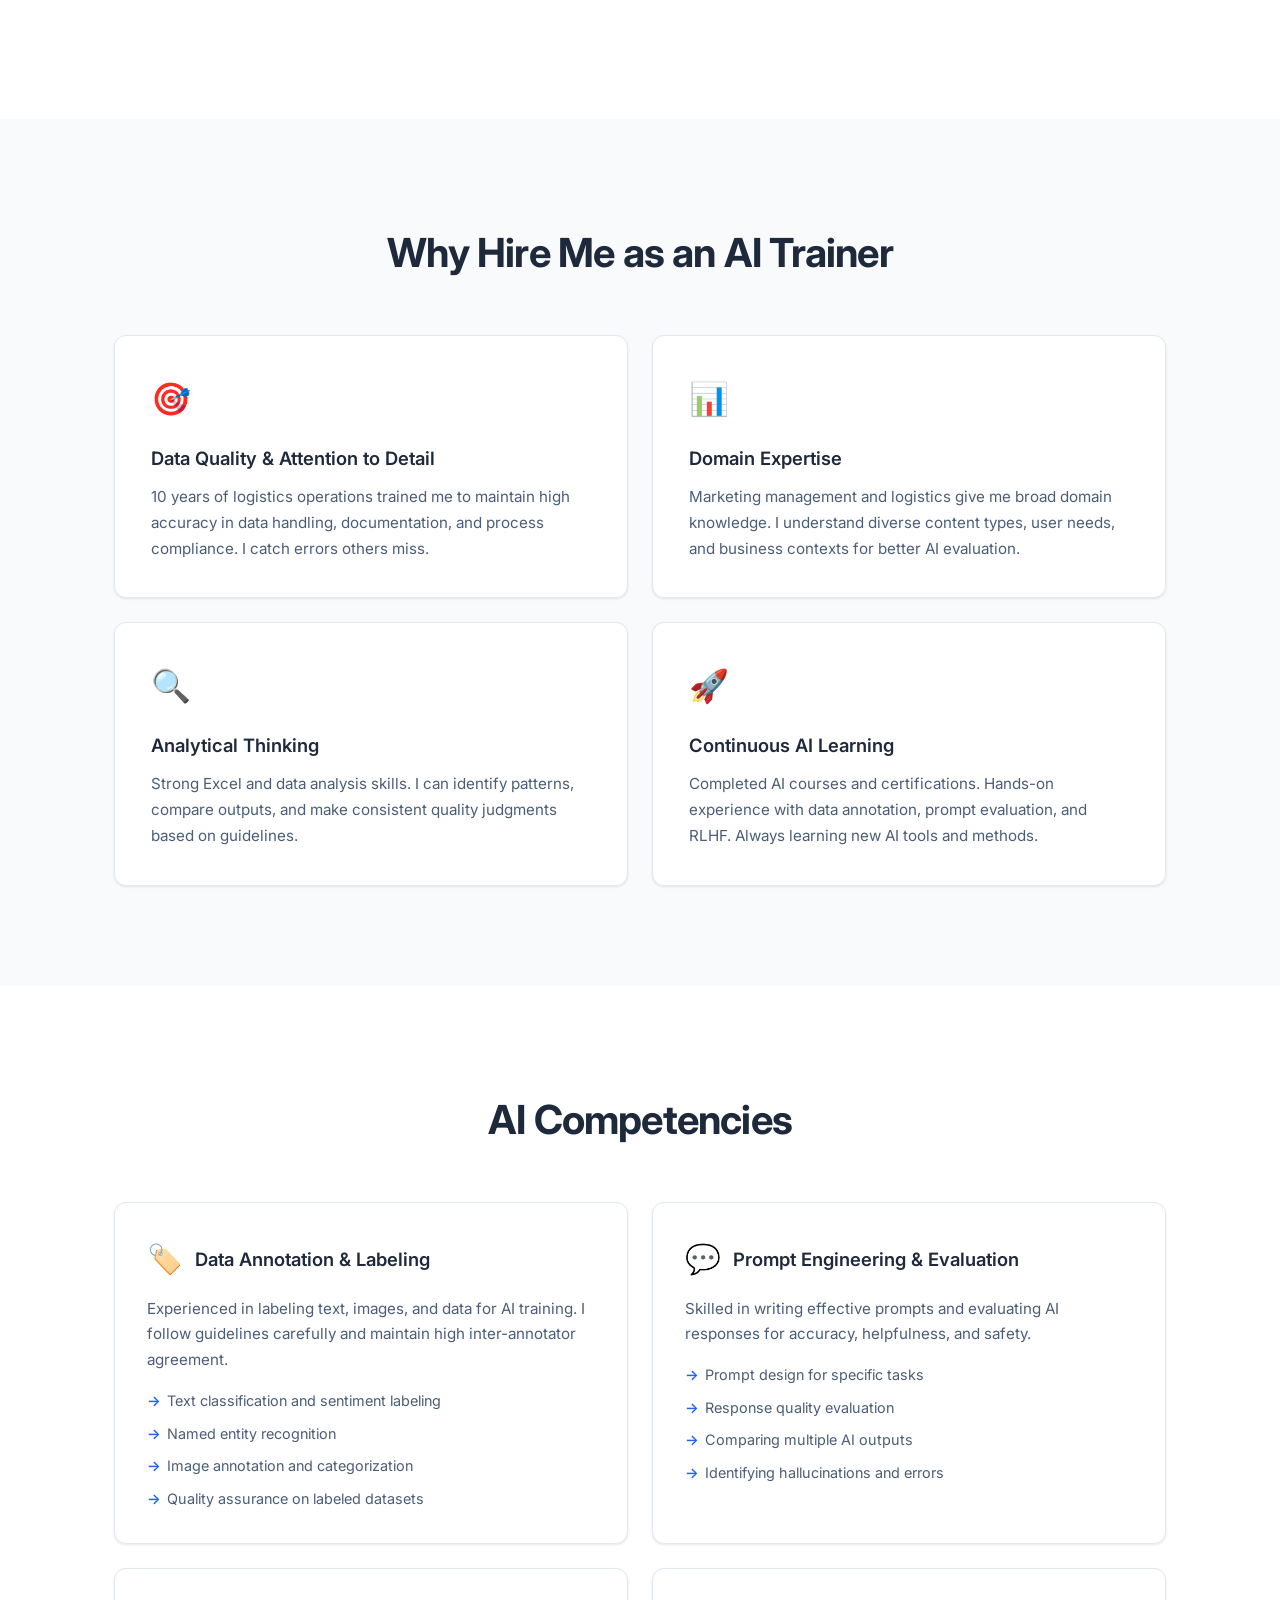
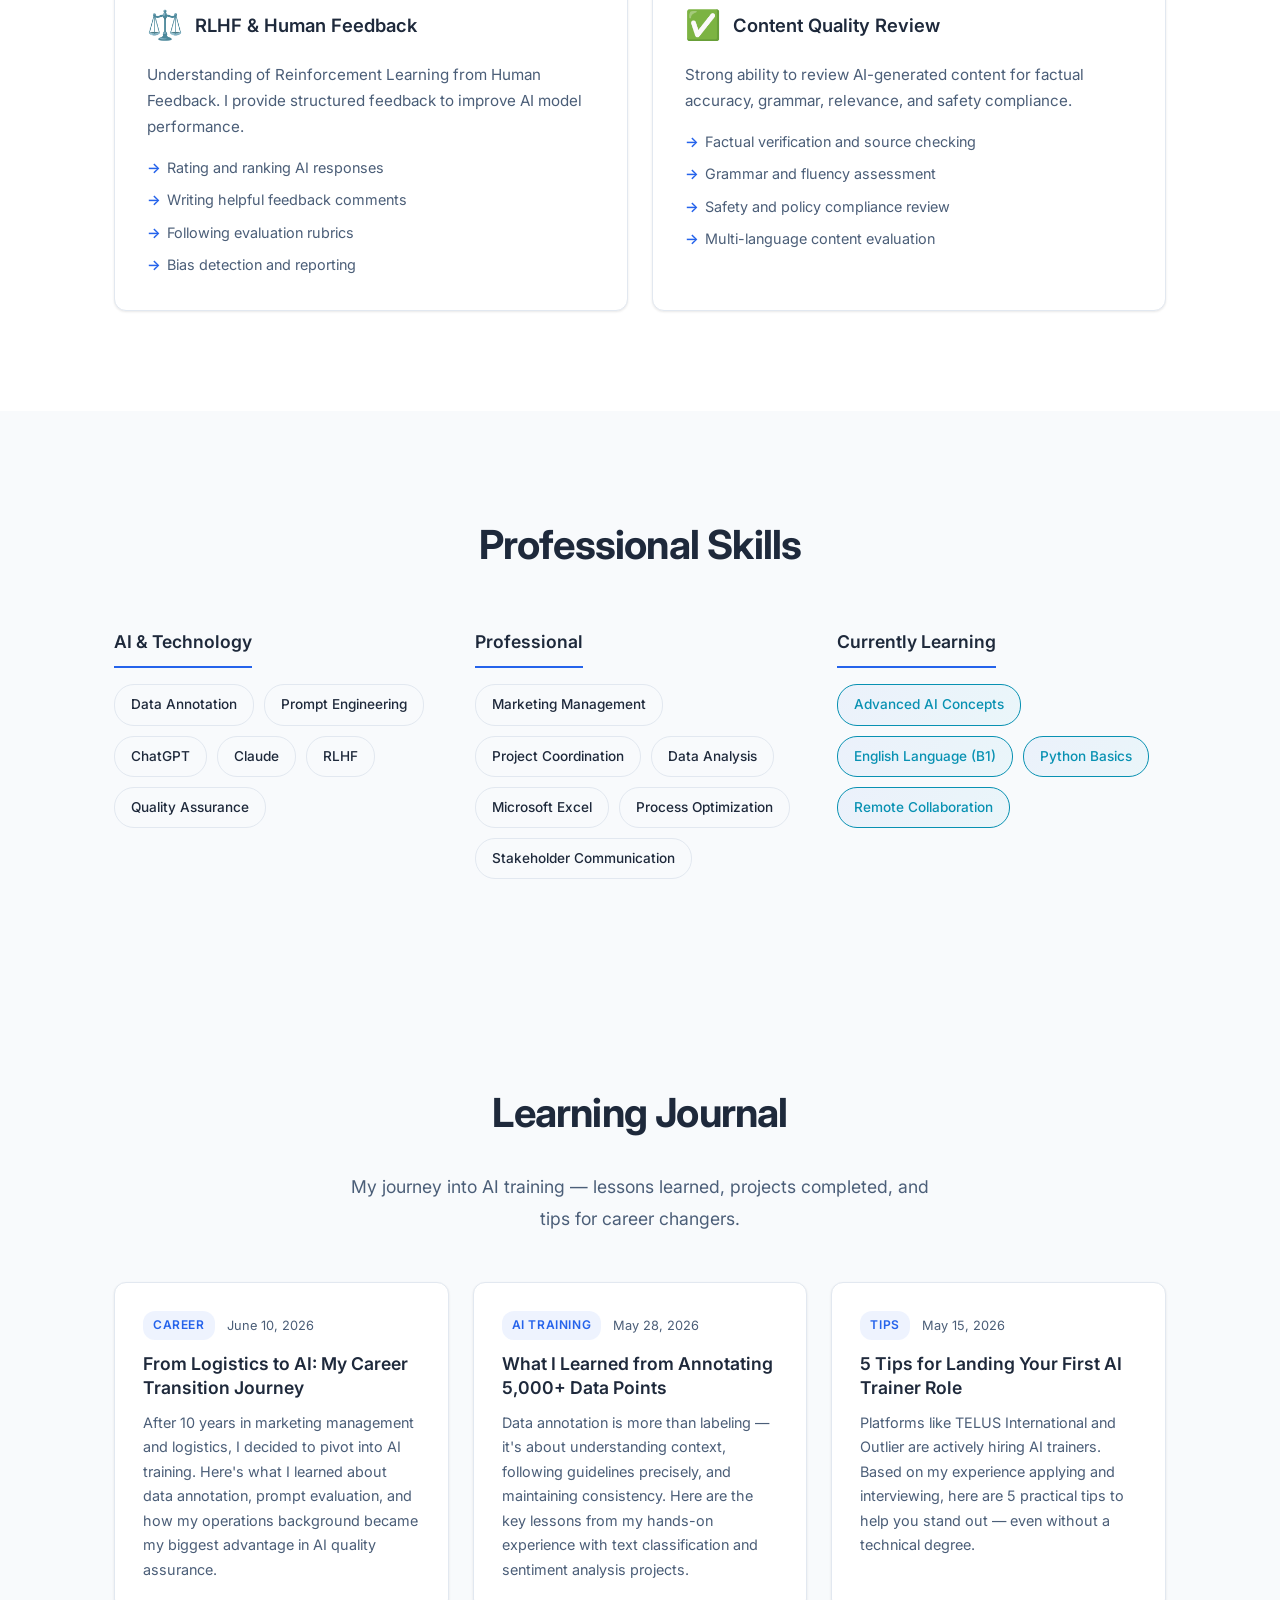
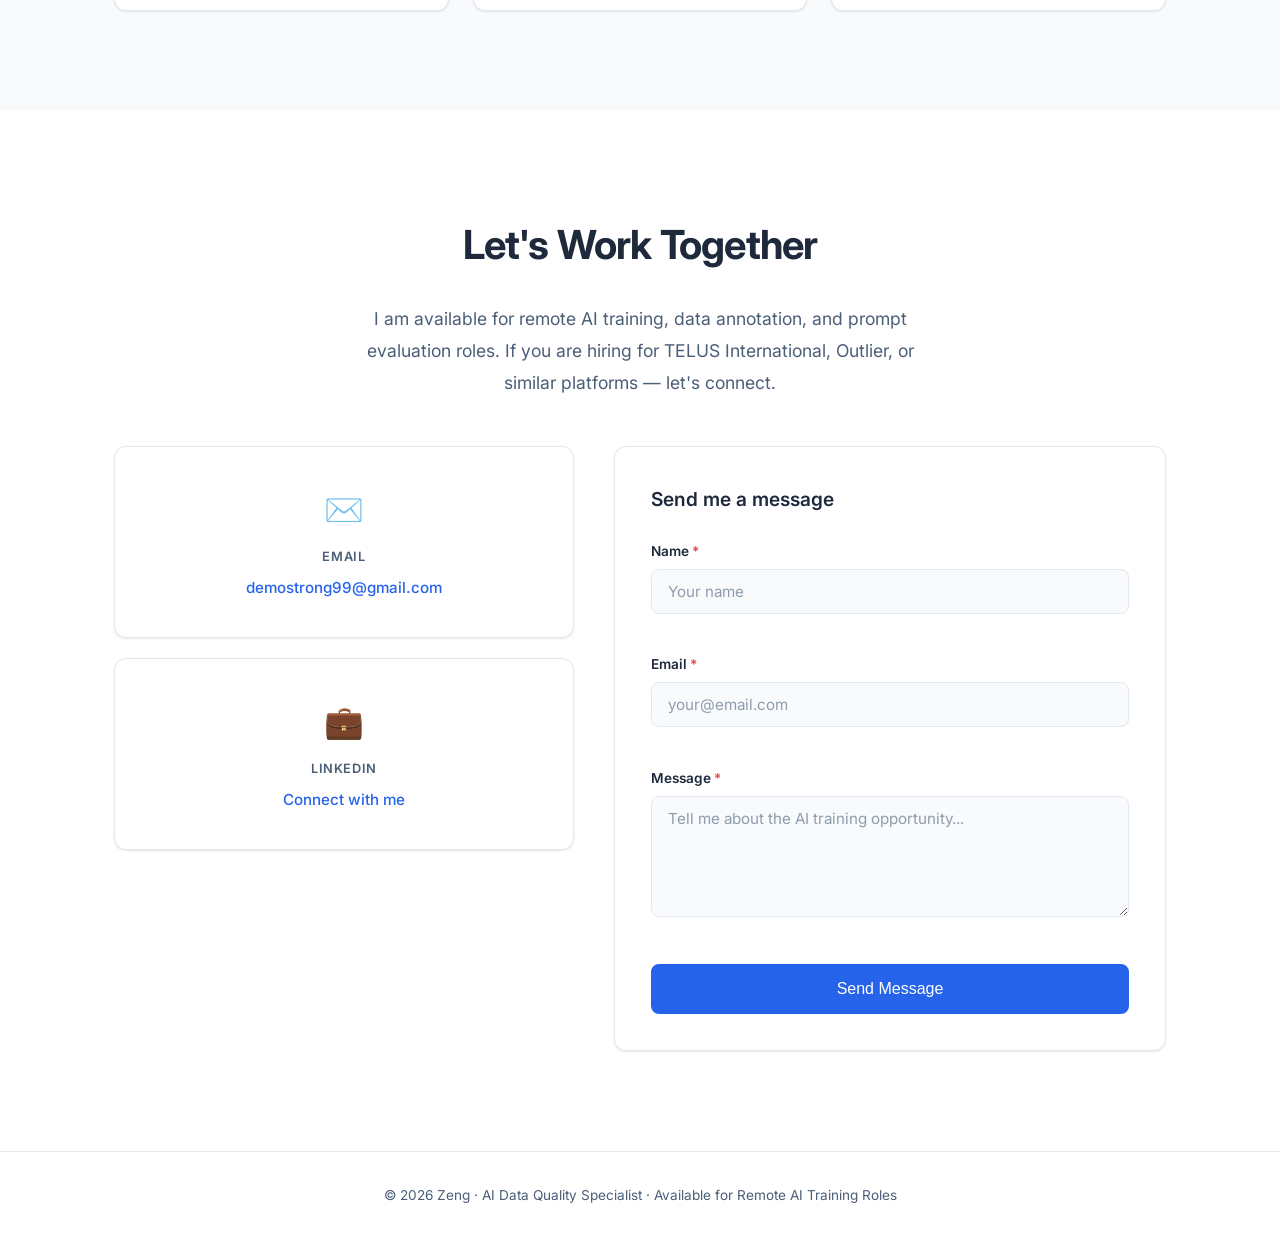
==== commit 0ecbf94b: "fix: update contact email to real address Co-Authored-By: Claude <noreply@anthropic.com>" ====
--- a/index.html
+++ b/index.html
@@ -286,10 +286,10 @@
       <div class="contact-layout">
         <!-- Contact Info Cards -->
         <div class="contact-cards">
-          <a href="mailto:your-email@example.com" class="contact-card">
+          <a href="mailto:demostrong99@gmail.com" class="contact-card">
             <span class="contact-icon" aria-hidden="true">✉️</span>
             <span class="contact-label">Email</span>
-            <span class="contact-value">your-email@example.com</span>
+            <span class="contact-value">demostrong99@gmail.com</span>
           </a>
           <a href="https://linkedin.com/in/your-profile" target="_blank" rel="noopener" class="contact-card">
             <span class="contact-icon" aria-hidden="true">💼</span>
